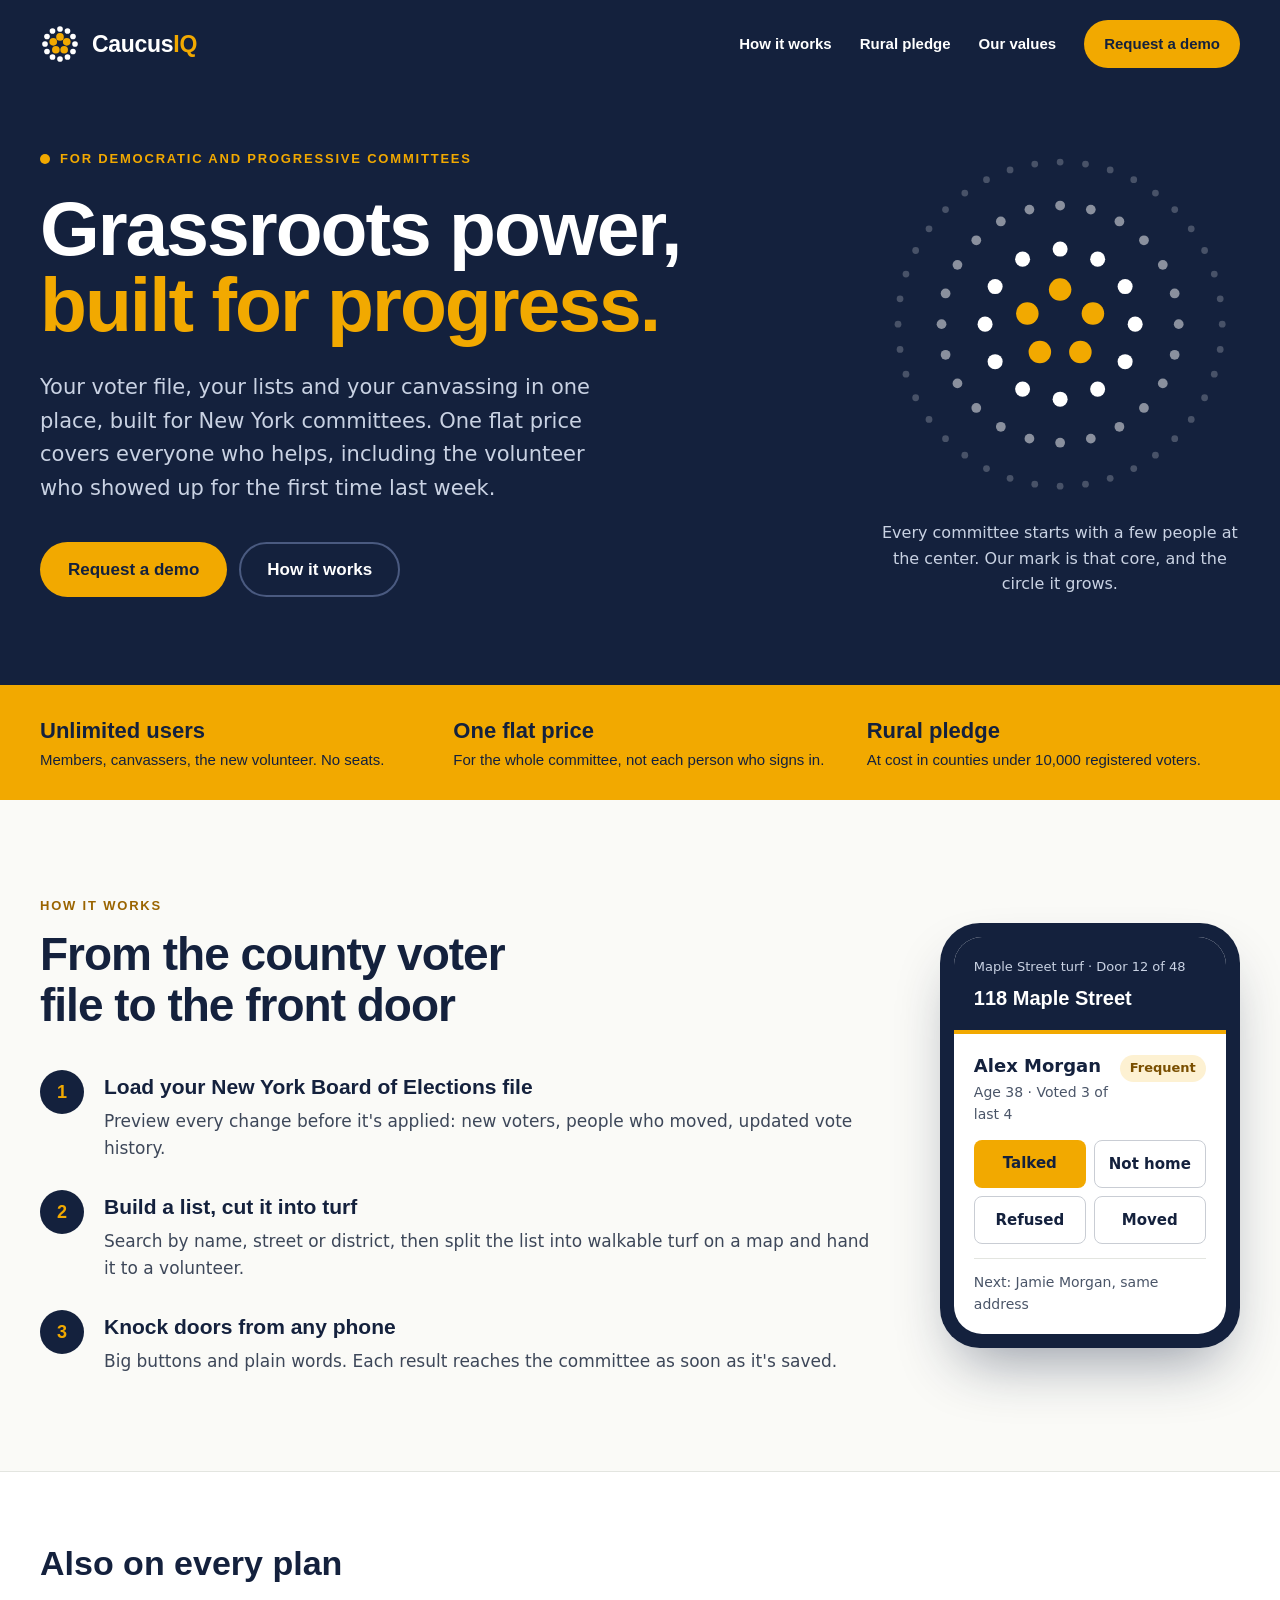
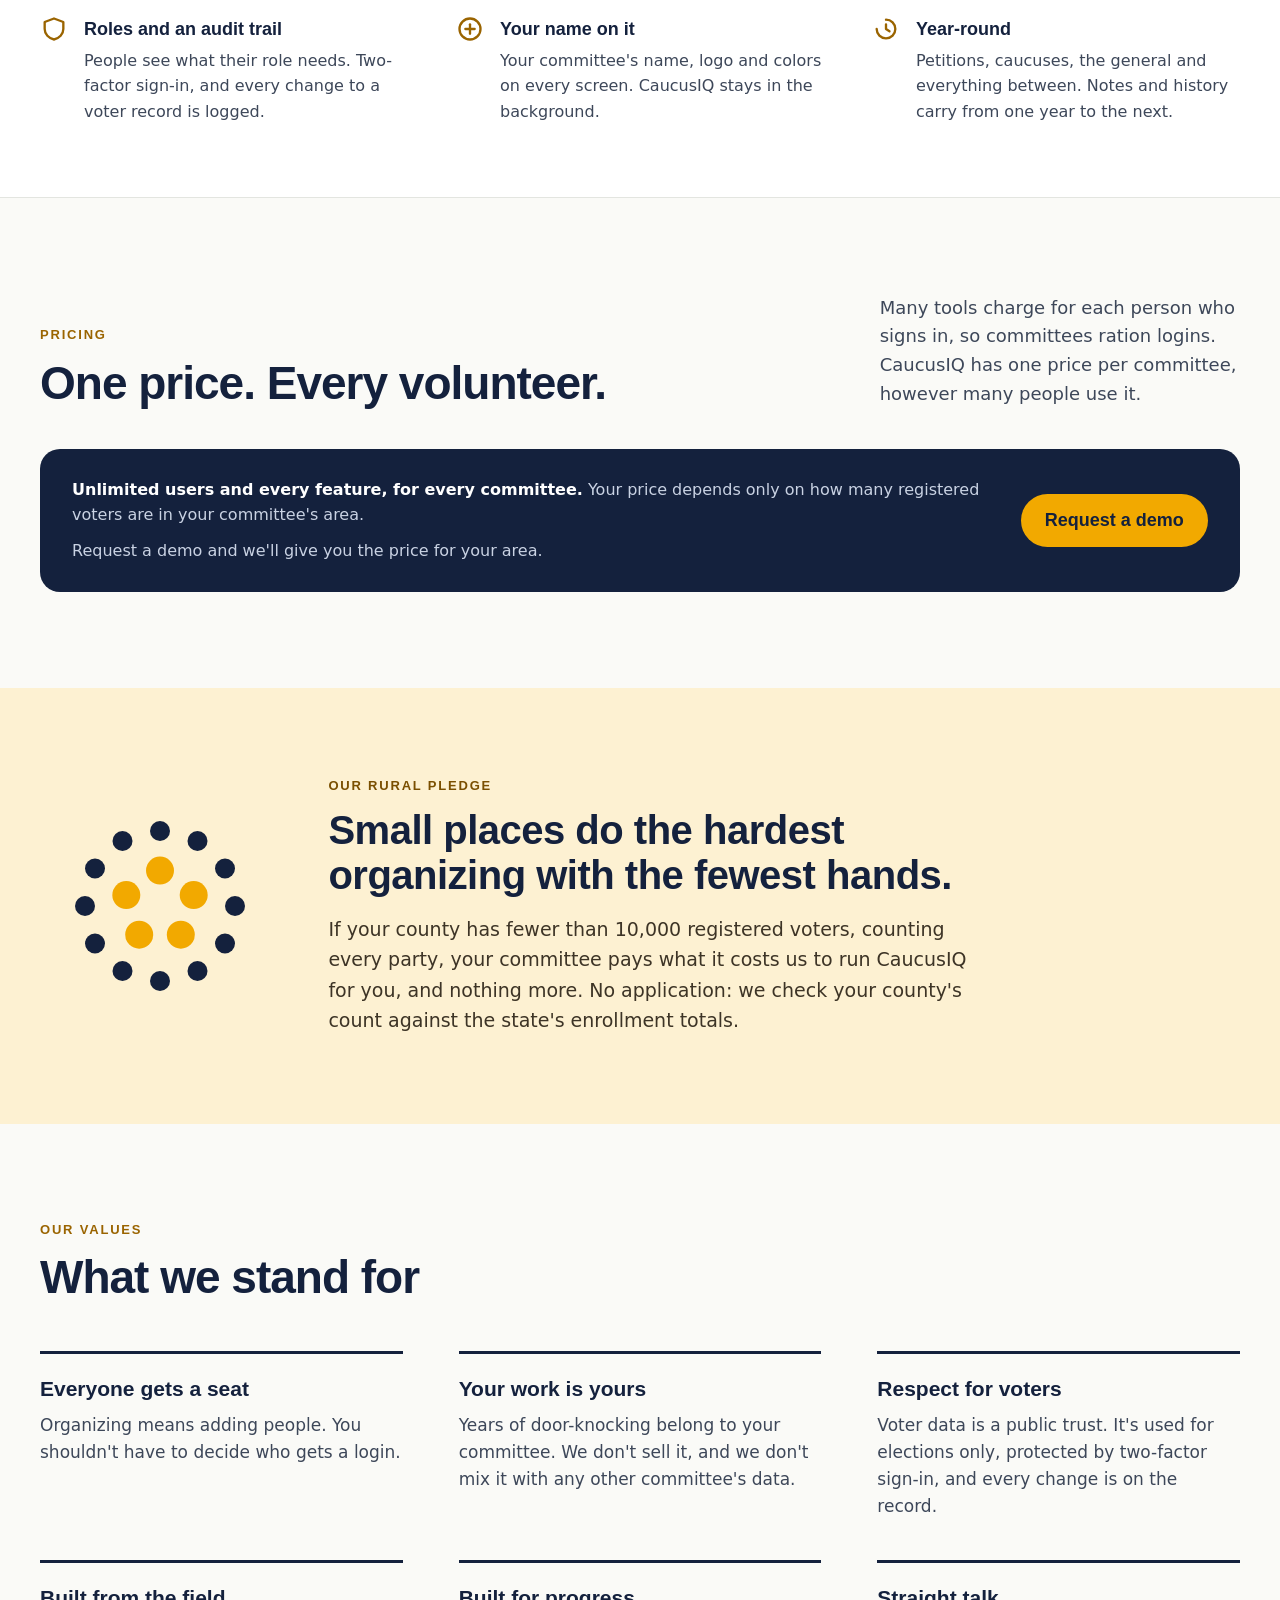
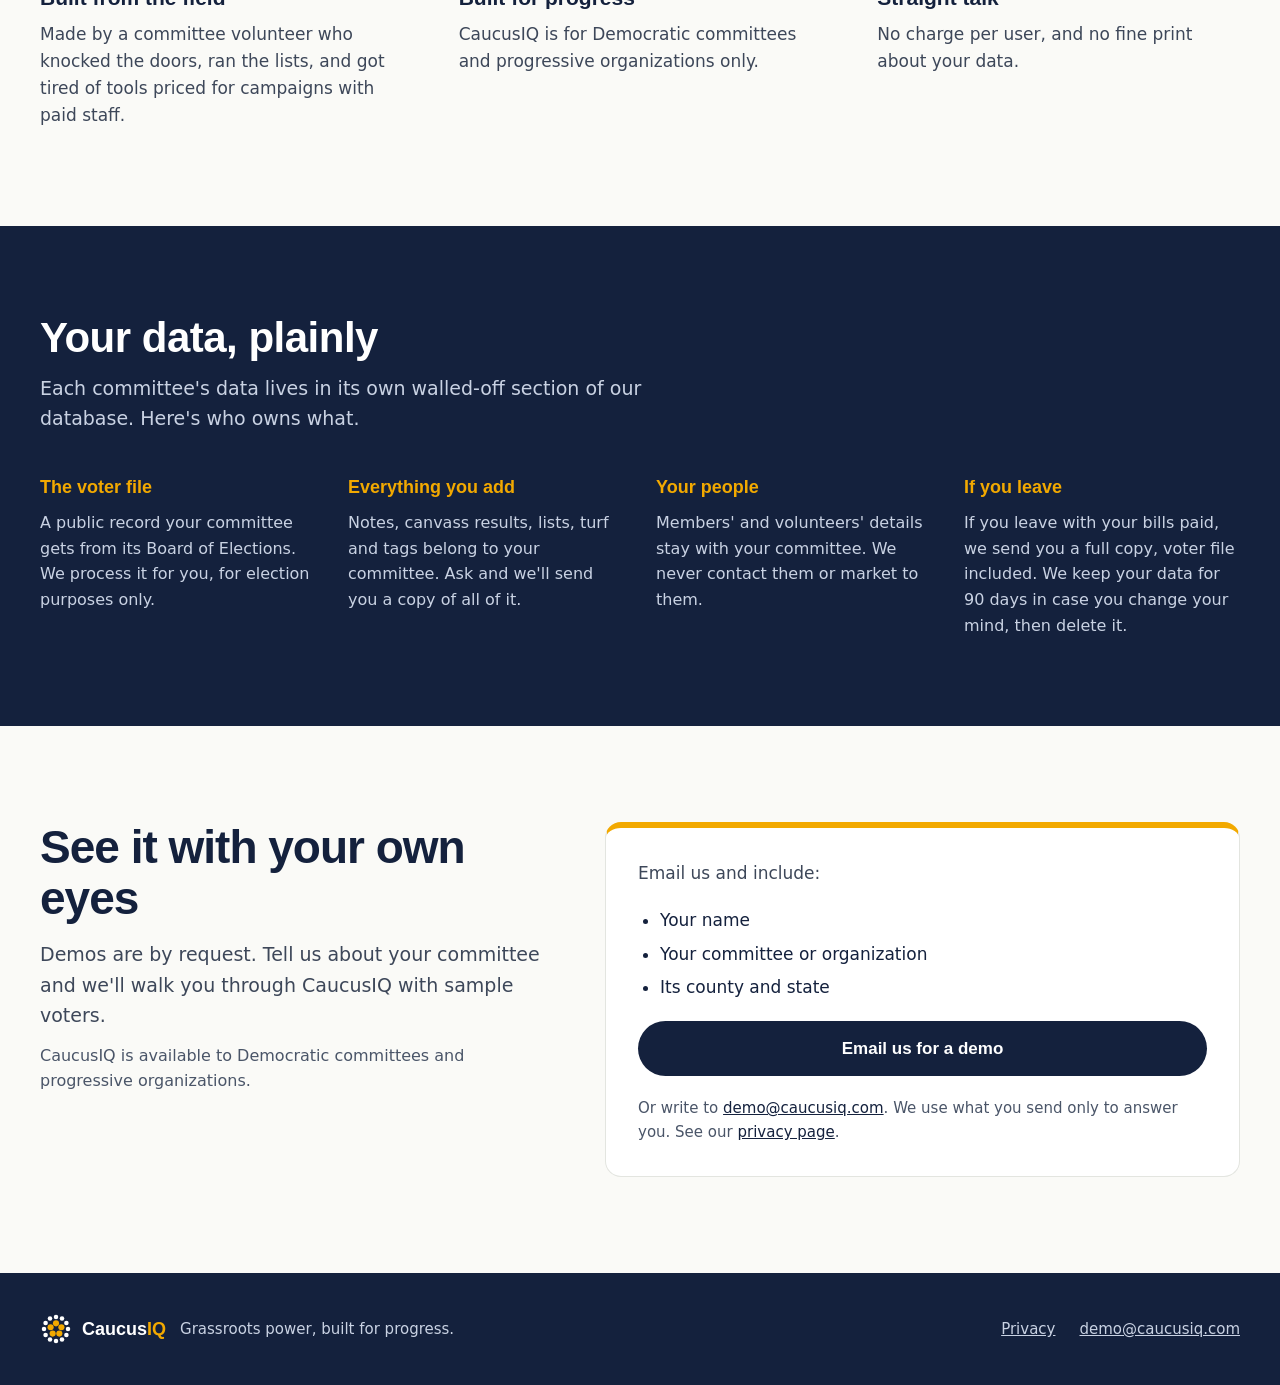
==== index.html @ cc717d8b "caucusiq.com: home and Privacy pages from the mockup, logo files, CNAME Prices hidden until legal re" ====
<!doctype html>
<html lang="en">
<head>
<meta charset="utf-8">
<meta name="viewport" content="width=device-width, initial-scale=1">
<title>CaucusIQ: grassroots power, built for progress</title>
<meta name="description" content="Voter file, lists and door-to-door canvassing for Democratic and progressive committees. One price per committee, unlimited users.">
<link rel="canonical" href="https://caucusiq.com/">
<meta property="og:type" content="website">
<meta property="og:title" content="CaucusIQ: grassroots power, built for progress">
<meta property="og:description" content="Voter file, lists and door-to-door canvassing for Democratic and progressive committees. One price per committee, unlimited users.">
<meta property="og:url" content="https://caucusiq.com/">
<meta property="og:image" content="https://caucusiq.com/assets/caucusiq-mark-1024.png">
<meta name="theme-color" content="#14213D">
<link rel="icon" href="/favicon.ico" sizes="any">
<link rel="icon" href="/assets/caucusiq-icon.svg" type="image/svg+xml">
<link rel="apple-touch-icon" href="/assets/caucusiq-icon-180.png">
<link rel="stylesheet" href="/assets/site.css">
</head>
<body>
<div style="font-family: 'Source Sans 3', system-ui, sans-serif; color: #14213D; background: #FAFAF7; font-size: 18px; line-height: 1.6">

<!-- Hero band: navy, header inside it -->
<div style="background: #14213D; color: #FFFFFF">
<header>
<nav aria-label="Main" style="max-width: 1200px; margin: 0 auto; padding: 20px 24px; display: flex; flex-wrap: wrap; align-items: center; justify-content: space-between; gap: 16px">
<a href="#top" style="display: flex; align-items: center; gap: 12px; text-decoration: none; color: #FFFFFF">
<svg width="40" height="40" viewBox="0 0 48 48" aria-hidden="true"><g fill="#FFFFFF"><circle cx="24" cy="6" r="3.4"></circle><circle cx="33" cy="8.4" r="3.4"></circle><circle cx="39.6" cy="15" r="3.4"></circle><circle cx="42" cy="24" r="3.4"></circle><circle cx="39.6" cy="33" r="3.4"></circle><circle cx="33" cy="39.6" r="3.4"></circle><circle cx="24" cy="42" r="3.4"></circle><circle cx="15" cy="39.6" r="3.4"></circle><circle cx="8.4" cy="33" r="3.4"></circle><circle cx="6" cy="24" r="3.4"></circle><circle cx="8.4" cy="15" r="3.4"></circle><circle cx="15" cy="8.4" r="3.4"></circle></g><g fill="#F2A900"><circle cx="24" cy="15.5" r="4.6"></circle><circle cx="32.1" cy="21.4" r="4.6"></circle><circle cx="29" cy="30.9" r="4.6"></circle><circle cx="19" cy="30.9" r="4.6"></circle><circle cx="15.9" cy="21.4" r="4.6"></circle></g></svg>
<span style="font-family: Montserrat, sans-serif; font-size: 23px; letter-spacing: -0.3px"><span style="font-weight: 700">Caucus</span><span style="font-weight: 800; color: #F2A900">IQ</span></span>
</a>
<div style="display: flex; flex-wrap: wrap; align-items: center; gap: 8px 28px; font-family: Montserrat, sans-serif; font-size: 15px; font-weight: 600">
<a href="#how" style="text-decoration: none; color: #FFFFFF">How it works</a>
<a href="#rural" style="text-decoration: none; color: #FFFFFF">Rural pledge</a>
<a href="#values" style="text-decoration: none; color: #FFFFFF">Our values</a>
<a href="#demo" style="text-decoration: none; background: #F2A900; color: #14213D; font-weight: 700; padding: 12px 20px; border-radius: 999px; min-height: 44px; box-sizing: border-box; display: inline-flex; align-items: center">Request a demo</a>
</div>
</nav>
</header>

<section id="top" style="max-width: 1200px; margin: 0 auto; padding: 56px 24px 88px; display: flex; flex-wrap: wrap; align-items: center; gap: 48px">
<div style="flex: 999 1 540px; min-width: 0">
<p style="margin: 0 0 20px; display: inline-flex; align-items: center; gap: 10px; font-family: Montserrat, sans-serif; font-weight: 700; font-size: 13px; letter-spacing: 1.8px; text-transform: uppercase; color: #F2A900"><span style="width: 10px; height: 10px; border-radius: 50%; background: #F2A900"></span>For Democratic and progressive committees</p>
<h1 style="margin: 0 0 28px; font-family: Montserrat, sans-serif; font-weight: 900; font-size: clamp(44px, 6vw, 80px); line-height: 1.0; letter-spacing: -2px; text-wrap: balance">Grassroots power, <span style="color: #F2A900">built for progress.</span></h1>
<p style="margin: 0 0 36px; font-size: 21px; color: #C9D2E3; max-width: 560px">Your voter file, your lists and your canvassing in one place, built for New York committees. One flat price covers everyone who helps, including the volunteer who showed up for the first time last week.</p>
<div style="display: flex; flex-wrap: wrap; gap: 12px">
<a href="#demo" style="text-decoration: none; background: #F2A900; color: #14213D; font-family: Montserrat, sans-serif; font-weight: 700; font-size: 17px; padding: 14px 28px; border-radius: 999px; min-height: 52px; box-sizing: border-box; display: inline-flex; align-items: center">Request a demo</a>
<a href="#how" style="text-decoration: none; color: #FFFFFF; border: 2px solid #4A5A80; font-family: Montserrat, sans-serif; font-weight: 600; font-size: 17px; padding: 12px 26px; border-radius: 999px; min-height: 52px; box-sizing: border-box; display: inline-flex; align-items: center">How it works</a>
</div>
</div>

<!-- The circle that grows: the mark, extended outward -->
<figure style="flex: 1 1 360px; max-width: 480px; margin: 0 auto; display: flex; flex-direction: column; align-items: center; gap: 16px">
<svg viewBox="0 0 480 480" role="img" aria-label="The CaucusIQ mark growing outward: five dots at the center, then rings of 12, 24 and 40" style="width: 100%; max-width: 480px; height: auto">
<g fill="#FFFFFF" opacity="0.22"><circle cx="240.0" cy="24.0" r="4.5"></circle><circle cx="273.8" cy="26.7" r="4.5"></circle><circle cx="306.7" cy="34.6" r="4.5"></circle><circle cx="338.1" cy="47.5" r="4.5"></circle><circle cx="367.0" cy="65.3" r="4.5"></circle><circle cx="392.7" cy="87.3" r="4.5"></circle><circle cx="414.7" cy="113.0" r="4.5"></circle><circle cx="432.5" cy="141.9" r="4.5"></circle><circle cx="445.4" cy="173.3" r="4.5"></circle><circle cx="453.3" cy="206.2" r="4.5"></circle><circle cx="456.0" cy="240.0" r="4.5"></circle><circle cx="453.3" cy="273.8" r="4.5"></circle><circle cx="445.4" cy="306.7" r="4.5"></circle><circle cx="432.5" cy="338.1" r="4.5"></circle><circle cx="414.7" cy="367.0" r="4.5"></circle><circle cx="392.7" cy="392.7" r="4.5"></circle><circle cx="367.0" cy="414.7" r="4.5"></circle><circle cx="338.1" cy="432.5" r="4.5"></circle><circle cx="306.7" cy="445.4" r="4.5"></circle><circle cx="273.8" cy="453.3" r="4.5"></circle><circle cx="240.0" cy="456.0" r="4.5"></circle><circle cx="206.2" cy="453.3" r="4.5"></circle><circle cx="173.3" cy="445.4" r="4.5"></circle><circle cx="141.9" cy="432.5" r="4.5"></circle><circle cx="113.0" cy="414.7" r="4.5"></circle><circle cx="87.3" cy="392.7" r="4.5"></circle><circle cx="65.3" cy="367.0" r="4.5"></circle><circle cx="47.5" cy="338.1" r="4.5"></circle><circle cx="34.6" cy="306.7" r="4.5"></circle><circle cx="26.7" cy="273.8" r="4.5"></circle><circle cx="24.0" cy="240.0" r="4.5"></circle><circle cx="26.7" cy="206.2" r="4.5"></circle><circle cx="34.6" cy="173.3" r="4.5"></circle><circle cx="47.5" cy="141.9" r="4.5"></circle><circle cx="65.3" cy="113.0" r="4.5"></circle><circle cx="87.3" cy="87.3" r="4.5"></circle><circle cx="113.0" cy="65.3" r="4.5"></circle><circle cx="141.9" cy="47.5" r="4.5"></circle><circle cx="173.3" cy="34.6" r="4.5"></circle><circle cx="206.2" cy="26.7" r="4.5"></circle></g>
<g fill="#FFFFFF" opacity="0.5"><circle cx="240.0" cy="82.0" r="6.5"></circle><circle cx="280.9" cy="87.4" r="6.5"></circle><circle cx="319.0" cy="103.2" r="6.5"></circle><circle cx="351.7" cy="128.3" r="6.5"></circle><circle cx="376.8" cy="161.0" r="6.5"></circle><circle cx="392.6" cy="199.1" r="6.5"></circle><circle cx="398.0" cy="240.0" r="6.5"></circle><circle cx="392.6" cy="280.9" r="6.5"></circle><circle cx="376.8" cy="319.0" r="6.5"></circle><circle cx="351.7" cy="351.7" r="6.5"></circle><circle cx="319.0" cy="376.8" r="6.5"></circle><circle cx="280.9" cy="392.6" r="6.5"></circle><circle cx="240.0" cy="398.0" r="6.5"></circle><circle cx="199.1" cy="392.6" r="6.5"></circle><circle cx="161.0" cy="376.8" r="6.5"></circle><circle cx="128.3" cy="351.7" r="6.5"></circle><circle cx="103.2" cy="319.0" r="6.5"></circle><circle cx="87.4" cy="280.9" r="6.5"></circle><circle cx="82.0" cy="240.0" r="6.5"></circle><circle cx="87.4" cy="199.1" r="6.5"></circle><circle cx="103.2" cy="161.0" r="6.5"></circle><circle cx="128.3" cy="128.3" r="6.5"></circle><circle cx="161.0" cy="103.2" r="6.5"></circle><circle cx="199.1" cy="87.4" r="6.5"></circle></g>
<g fill="#FFFFFF"><circle cx="240.0" cy="140.0" r="10"></circle><circle cx="290.0" cy="153.4" r="10"></circle><circle cx="326.6" cy="190.0" r="10"></circle><circle cx="340.0" cy="240.0" r="10"></circle><circle cx="326.6" cy="290.0" r="10"></circle><circle cx="290.0" cy="326.6" r="10"></circle><circle cx="240.0" cy="340.0" r="10"></circle><circle cx="190.0" cy="326.6" r="10"></circle><circle cx="153.4" cy="290.0" r="10"></circle><circle cx="140.0" cy="240.0" r="10"></circle><circle cx="153.4" cy="190.0" r="10"></circle><circle cx="190.0" cy="153.4" r="10"></circle></g>
<g fill="#F2A900"><circle cx="240.0" cy="194.0" r="15"></circle><circle cx="283.7" cy="225.8" r="15"></circle><circle cx="267.0" cy="277.2" r="15"></circle><circle cx="213.0" cy="277.2" r="15"></circle><circle cx="196.3" cy="225.8" r="15"></circle></g>
</svg>
<figcaption style="font-size: 16px; color: #C9D2E3; text-align: center; max-width: 380px">Every committee starts with a few people at the center. Our mark is that core, and the circle it grows.</figcaption>
</figure>
</section>
</div>

<!-- Price strip: marigold -->
<section aria-label="Pricing at a glance" style="background: #F2A900; color: #14213D">
<div style="max-width: 1200px; margin: 0 auto; padding: 28px 24px; display: grid; grid-template-columns: repeat(auto-fit, minmax(240px, 1fr)); gap: 16px 40px; font-family: Montserrat, sans-serif">
<div><div style="font-weight: 800; font-size: 22px">Unlimited users</div><div style="font-weight: 500; font-size: 15px">Members, canvassers, the new volunteer. No seats.</div></div>
<div><div style="font-weight: 800; font-size: 22px">One flat price</div><div style="font-weight: 500; font-size: 15px">For the whole committee, not each person who signs in.</div></div>
<div><div style="font-weight: 800; font-size: 22px">Rural pledge</div><div style="font-weight: 500; font-size: 15px">At cost in counties under 10,000 registered voters.</div></div>
</div>
</section>

<!-- How it works: a real sequence, with the phone -->
<section id="how" style="max-width: 1200px; margin: 0 auto; padding: 96px 24px; display: flex; flex-wrap: wrap; gap: 56px; align-items: center">
<div style="flex: 999 1 520px; min-width: 0">
<p style="margin: 0 0 12px; font-family: Montserrat, sans-serif; font-weight: 700; font-size: 13px; letter-spacing: 1.8px; text-transform: uppercase; color: #9A6400">How it works</p>
<h2 style="margin: 0 0 40px; font-family: Montserrat, sans-serif; font-weight: 800; font-size: clamp(32px, 3.6vw, 46px); line-height: 1.1; letter-spacing: -1px; text-wrap: balance">From the county voter file to the front door</h2>
<ol style="list-style: none; margin: 0; padding: 0; display: flex; flex-direction: column; gap: 28px">
<li style="display: flex; gap: 20px; align-items: flex-start">
<span style="flex: none; width: 44px; height: 44px; border-radius: 50%; background: #14213D; color: #F2A900; font-family: Montserrat, sans-serif; font-weight: 800; font-size: 18px; display: inline-flex; align-items: center; justify-content: center">1</span>
<div><h3 style="margin: 0 0 4px; font-family: Montserrat, sans-serif; font-weight: 700; font-size: 21px">Load your New York Board of Elections file</h3><p style="margin: 0; font-size: 17px; color: #3D4759">Preview every change before it's applied: new voters, people who moved, updated vote history.</p></div>
</li>
<li style="display: flex; gap: 20px; align-items: flex-start">
<span style="flex: none; width: 44px; height: 44px; border-radius: 50%; background: #14213D; color: #F2A900; font-family: Montserrat, sans-serif; font-weight: 800; font-size: 18px; display: inline-flex; align-items: center; justify-content: center">2</span>
<div><h3 style="margin: 0 0 4px; font-family: Montserrat, sans-serif; font-weight: 700; font-size: 21px">Build a list, cut it into turf</h3><p style="margin: 0; font-size: 17px; color: #3D4759">Search by name, street or district, then split the list into walkable turf on a map and hand it to a volunteer.</p></div>
</li>
<li style="display: flex; gap: 20px; align-items: flex-start">
<span style="flex: none; width: 44px; height: 44px; border-radius: 50%; background: #14213D; color: #F2A900; font-family: Montserrat, sans-serif; font-weight: 800; font-size: 18px; display: inline-flex; align-items: center; justify-content: center">3</span>
<div><h3 style="margin: 0 0 4px; font-family: Montserrat, sans-serif; font-weight: 700; font-size: 21px">Knock doors from any phone</h3><p style="margin: 0; font-size: 17px; color: #3D4759">Big buttons and plain words. Each result reaches the committee as soon as it's saved.</p></div>
</li>
</ol>
</div>

<!-- Phone mockup: canvass screen, made-up voter -->
<div style="flex: 1 1 300px; display: flex; justify-content: center">
<div role="img" aria-label="CaucusIQ canvass screen on a phone" style="width: 300px; max-width: 100%; border-radius: 40px; background: #14213D; padding: 14px; box-sizing: border-box; box-shadow: 0 30px 60px -20px rgba(20,33,61,0.45)">
<div style="background: #FFFFFF; border-radius: 28px; overflow: hidden">
<div style="background: #14213D; color: #FFFFFF; padding: 20px 20px 16px; border-bottom: 4px solid #F2A900">
<div style="font-size: 13px; color: #C9D2E3">Maple Street turf · Door 12 of 48</div>
<div style="font-family: Montserrat, sans-serif; font-weight: 700; font-size: 20px; margin-top: 4px">118 Maple Street</div>
</div>
<div style="padding: 18px 20px; display: flex; flex-direction: column; gap: 14px">
<div style="display: flex; justify-content: space-between; align-items: baseline; gap: 8px">
<div><div style="font-weight: 600; font-size: 18px">Alex Morgan</div><div style="font-size: 14px; color: #4A5568">Age 38 · Voted 3 of last 4</div></div>
<span style="font-size: 13px; font-weight: 600; background: #FDF1D2; color: #7A4F00; padding: 3px 10px; border-radius: 999px">Frequent</span>
</div>
<div style="display: grid; grid-template-columns: repeat(2, minmax(0, 1fr)); gap: 8px">
<span style="text-align: center; font-weight: 600; font-size: 15px; padding: 11px 0; border-radius: 8px; background: #F2A900; color: #14213D">Talked</span>
<span style="text-align: center; font-weight: 600; font-size: 15px; padding: 11px 0; border-radius: 8px; border: 1px solid #C9CDD4">Not home</span>
<span style="text-align: center; font-weight: 600; font-size: 15px; padding: 11px 0; border-radius: 8px; border: 1px solid #C9CDD4">Refused</span>
<span style="text-align: center; font-weight: 600; font-size: 15px; padding: 11px 0; border-radius: 8px; border: 1px solid #C9CDD4">Moved</span>
</div>
<div style="font-size: 14px; color: #4A5568; border-top: 1px solid #E3E5E0; padding-top: 12px">Next: Jamie Morgan, same address</div>
</div>
</div>
</div>
</div>
</section>

<!-- Also included -->
<section aria-labelledby="included-h" style="background: #FFFFFF; border-top: 1px solid #E3E5E0; border-bottom: 1px solid #E3E5E0">
<div style="max-width: 1200px; margin: 0 auto; padding: 72px 24px">
<h2 id="included-h" style="margin: 0 0 32px; font-family: Montserrat, sans-serif; font-weight: 800; font-size: clamp(26px, 2.8vw, 34px); line-height: 1.15">Also on every plan</h2>
<div style="display: grid; grid-template-columns: repeat(auto-fit, minmax(300px, 1fr)); gap: 28px 48px">
<div style="display: flex; gap: 16px"><svg width="28" height="28" viewBox="0 0 24 24" fill="none" stroke="#9A6400" stroke-width="2" stroke-linecap="round" stroke-linejoin="round" aria-hidden="true" style="flex: none"><path d="M12 3 L20 6 V12 C20 16.5 16.5 20 12 21 C7.5 20 4 16.5 4 12 V6 Z"></path></svg><div><h3 style="margin: 0 0 4px; font-family: Montserrat, sans-serif; font-weight: 700; font-size: 18px">Roles and an audit trail</h3><p style="margin: 0; font-size: 16px; color: #3D4759">People see what their role needs. Two-factor sign-in, and every change to a voter record is logged.</p></div></div>
<div style="display: flex; gap: 16px"><svg width="28" height="28" viewBox="0 0 24 24" fill="none" stroke="#9A6400" stroke-width="2" stroke-linecap="round" stroke-linejoin="round" aria-hidden="true" style="flex: none"><circle cx="12" cy="12" r="9"></circle><path d="M8 12 H16"></path><path d="M12 8 V16"></path></svg><div><h3 style="margin: 0 0 4px; font-family: Montserrat, sans-serif; font-weight: 700; font-size: 18px">Your name on it</h3><p style="margin: 0; font-size: 16px; color: #3D4759">Your committee's name, logo and colors on every screen. CaucusIQ stays in the background.</p></div></div>
<div style="display: flex; gap: 16px"><svg width="28" height="28" viewBox="0 0 24 24" fill="none" stroke="#9A6400" stroke-width="2" stroke-linecap="round" stroke-linejoin="round" aria-hidden="true" style="flex: none"><path d="M4 12 A8 8 0 1 0 12 4"></path><path d="M12 8 V12 L15 14"></path></svg><div><h3 style="margin: 0 0 4px; font-family: Montserrat, sans-serif; font-weight: 700; font-size: 18px">Year-round</h3><p style="margin: 0; font-size: 16px; color: #3D4759">Petitions, caucuses, the general and everything between. Notes and history carry from one year to the next.</p></div></div>
</div>
</div>
</section>

<!-- Pricing -->
<section id="pricing" style="max-width: 1200px; margin: 0 auto; padding: 96px 24px">
<div style="display: flex; flex-wrap: wrap; gap: 48px; align-items: flex-end; margin-bottom: 40px">
<div style="flex: 999 1 480px; min-width: 0">
<p style="margin: 0 0 12px; font-family: Montserrat, sans-serif; font-weight: 700; font-size: 13px; letter-spacing: 1.8px; text-transform: uppercase; color: #9A6400">Pricing</p>
<h2 style="margin: 0; font-family: Montserrat, sans-serif; font-weight: 800; font-size: clamp(32px, 3.6vw, 46px); line-height: 1.1; letter-spacing: -1px">One price. Every volunteer.</h2>
</div>
<p style="flex: 1 1 360px; margin: 0; font-size: 18px; color: #3D4759">Many tools charge for each person who signs in, so committees ration logins. CaucusIQ has one price per committee, however many people use it.</p>
</div>
<!-- Prices hidden until the attorney has reviewed the price list (PLAN.md 14.4, item 8) -->
<div style="background: #14213D; color: #FFFFFF; border-radius: 20px; padding: 28px 32px; display: flex; flex-wrap: wrap; gap: 20px 40px; align-items: center">
<ul style="flex: 999 1 520px; min-width: 0; margin: 0; padding: 0; list-style: none; display: flex; flex-direction: column; gap: 10px; font-size: 16px; color: #C9D2E3">
<li><strong style="color: #FFFFFF">Unlimited users and every feature, for every committee.</strong> Your price depends only on how many registered voters are in your committee's area.</li>
<li>Request a demo and we'll give you the price for your area.</li>
</ul>
<a href="#demo" style="flex: 1 1 auto; justify-content: center; text-decoration: none; background: #F2A900; color: #14213D; font-family: Montserrat, sans-serif; font-weight: 700; padding: 12px 24px; border-radius: 999px; min-height: 48px; box-sizing: border-box; display: inline-flex; align-items: center">Request a demo</a>
</div>
</section>

<!-- Rural pledge -->
<section id="rural" style="background: #FDF1D2">
<div style="max-width: 1200px; margin: 0 auto; padding: 88px 24px; display: flex; flex-wrap: wrap; gap: 48px; align-items: center">
<div style="flex: 1 1 240px; display: flex; justify-content: center">
<svg viewBox="0 0 200 200" role="img" aria-label="A small circle of five dots and twelve dots" style="width: 200px; max-width: 100%; height: auto"><g fill="#14213D"><circle cx="100" cy="25" r="10"></circle><circle cx="137.5" cy="35" r="10"></circle><circle cx="165" cy="62.5" r="10"></circle><circle cx="175" cy="100" r="10"></circle><circle cx="165" cy="137.5" r="10"></circle><circle cx="137.5" cy="165" r="10"></circle><circle cx="100" cy="175" r="10"></circle><circle cx="62.5" cy="165" r="10"></circle><circle cx="35" cy="137.5" r="10"></circle><circle cx="25" cy="100" r="10"></circle><circle cx="35" cy="62.5" r="10"></circle><circle cx="62.5" cy="35" r="10"></circle></g><g fill="#F2A900"><circle cx="100" cy="64.6" r="14"></circle><circle cx="133.7" cy="89.1" r="14"></circle><circle cx="120.8" cy="128.7" r="14"></circle><circle cx="79.2" cy="128.7" r="14"></circle><circle cx="66.3" cy="89.1" r="14"></circle></g></svg>
</div>
<div style="flex: 999 1 520px; min-width: 0">
<p style="margin: 0 0 12px; font-family: Montserrat, sans-serif; font-weight: 700; font-size: 13px; letter-spacing: 1.8px; text-transform: uppercase; color: #7A4F00">Our rural pledge</p>
<h2 style="margin: 0 0 16px; font-family: Montserrat, sans-serif; font-weight: 800; font-size: clamp(30px, 3.2vw, 40px); line-height: 1.12; letter-spacing: -0.5px; text-wrap: balance">Small places do the hardest organizing with the fewest hands.</h2>
<p style="margin: 0; font-size: 19px; color: #3D3426; max-width: 640px">If your county has fewer than 10,000 registered voters, counting every party, your committee pays what it costs us to run CaucusIQ for you, and nothing more. No application: we check your county's count against the state's enrollment totals.</p>
</div>
</div>
</section>

<!-- Values -->
<section id="values" style="max-width: 1200px; margin: 0 auto; padding: 96px 24px">
<p style="margin: 0 0 12px; font-family: Montserrat, sans-serif; font-weight: 700; font-size: 13px; letter-spacing: 1.8px; text-transform: uppercase; color: #9A6400">Our values</p>
<h2 style="margin: 0 0 48px; font-family: Montserrat, sans-serif; font-weight: 800; font-size: clamp(32px, 3.6vw, 46px); line-height: 1.1; letter-spacing: -1px">What we stand for</h2>
<div style="display: grid; grid-template-columns: repeat(auto-fit, minmax(320px, 1fr)); gap: 40px 56px">
<div style="border-top: 3px solid #14213D; padding-top: 18px"><h3 style="margin: 0 0 6px; font-family: Montserrat, sans-serif; font-weight: 700; font-size: 21px">Everyone gets a seat</h3><p style="margin: 0; font-size: 17px; color: #3D4759">Organizing means adding people. You shouldn't have to decide who gets a login.</p></div>
<div style="border-top: 3px solid #14213D; padding-top: 18px"><h3 style="margin: 0 0 6px; font-family: Montserrat, sans-serif; font-weight: 700; font-size: 21px">Your work is yours</h3><p style="margin: 0; font-size: 17px; color: #3D4759">Years of door-knocking belong to your committee. We don't sell it, and we don't mix it with any other committee's data.</p></div>
<div style="border-top: 3px solid #14213D; padding-top: 18px"><h3 style="margin: 0 0 6px; font-family: Montserrat, sans-serif; font-weight: 700; font-size: 21px">Respect for voters</h3><p style="margin: 0; font-size: 17px; color: #3D4759">Voter data is a public trust. It's used for elections only, protected by two-factor sign-in, and every change is on the record.</p></div>
<div style="border-top: 3px solid #14213D; padding-top: 18px"><h3 style="margin: 0 0 6px; font-family: Montserrat, sans-serif; font-weight: 700; font-size: 21px">Built from the field</h3><p style="margin: 0; font-size: 17px; color: #3D4759">Made by a committee volunteer who knocked the doors, ran the lists, and got tired of tools priced for campaigns with paid staff.</p></div>
<div style="border-top: 3px solid #14213D; padding-top: 18px"><h3 style="margin: 0 0 6px; font-family: Montserrat, sans-serif; font-weight: 700; font-size: 21px">Built for progress</h3><p style="margin: 0; font-size: 17px; color: #3D4759">CaucusIQ is for Democratic committees and progressive organizations only.</p></div>
<div style="border-top: 3px solid #14213D; padding-top: 18px"><h3 style="margin: 0 0 6px; font-family: Montserrat, sans-serif; font-weight: 700; font-size: 21px">Straight talk</h3><p style="margin: 0; font-size: 17px; color: #3D4759">No charge per user, and no fine print about your data.</p></div>
</div>
</section>

<!-- Data promise -->
<section aria-labelledby="data-h" style="background: #14213D; color: #FFFFFF">
<div style="max-width: 1200px; margin: 0 auto; padding: 88px 24px">
<h2 id="data-h" style="margin: 0 0 12px; font-family: Montserrat, sans-serif; font-weight: 800; font-size: clamp(30px, 3.4vw, 42px); line-height: 1.12; letter-spacing: -0.5px">Your data, plainly</h2>
<p style="margin: 0 0 40px; font-size: 19px; color: #C9D2E3; max-width: 680px">Each committee's data lives in its own walled-off section of our database. Here's who owns what.</p>
<div style="display: grid; grid-template-columns: repeat(auto-fit, minmax(240px, 1fr)); gap: 32px">
<div><h3 style="margin: 0 0 8px; font-family: Montserrat, sans-serif; font-weight: 700; font-size: 18px; color: #F2A900">The voter file</h3><p style="margin: 0; font-size: 16px; color: #C9D2E3">A public record your committee gets from its Board of Elections. We process it for you, for election purposes only.</p></div>
<div><h3 style="margin: 0 0 8px; font-family: Montserrat, sans-serif; font-weight: 700; font-size: 18px; color: #F2A900">Everything you add</h3><p style="margin: 0; font-size: 16px; color: #C9D2E3">Notes, canvass results, lists, turf and tags belong to your committee. Ask and we'll send you a copy of all of it.</p></div>
<div><h3 style="margin: 0 0 8px; font-family: Montserrat, sans-serif; font-weight: 700; font-size: 18px; color: #F2A900">Your people</h3><p style="margin: 0; font-size: 16px; color: #C9D2E3">Members' and volunteers' details stay with your committee. We never contact them or market to them.</p></div>
<div><h3 style="margin: 0 0 8px; font-family: Montserrat, sans-serif; font-weight: 700; font-size: 18px; color: #F2A900">If you leave</h3><p style="margin: 0; font-size: 16px; color: #C9D2E3">If you leave with your bills paid, we send you a full copy, voter file included. We keep your data for 90 days in case you change your mind, then delete it.</p></div>
</div>
</div>
</section>

<!-- Demo request -->
<section id="demo" style="max-width: 1200px; margin: 0 auto; padding: 96px 24px; display: flex; flex-wrap: wrap; gap: 56px; align-items: flex-start">
<div style="flex: 1 1 360px; min-width: 0">
<h2 style="margin: 0 0 16px; font-family: Montserrat, sans-serif; font-weight: 800; font-size: clamp(32px, 3.6vw, 46px); line-height: 1.1; letter-spacing: -1px">See it with your own eyes</h2>
<p style="margin: 0 0 12px; font-size: 19px; color: #3D4759">Demos are by request. Tell us about your committee and we'll walk you through CaucusIQ with sample voters.</p>
<p style="margin: 0; font-size: 16px; color: #4A5568">CaucusIQ is available to Democratic committees and progressive organizations.</p>
</div>
<!-- No form: GitHub Pages can't receive one, and email keeps requests out of any third-party service -->
<div style="flex: 1 1 420px; min-width: 0; background: #FFFFFF; border: 1px solid #E3E5E0; border-top: 6px solid #F2A900; border-radius: 16px; padding: 32px; display: flex; flex-direction: column; gap: 20px">
<p style="margin: 0; font-size: 17px; color: #3D4759">Email us and include:</p>
<ul style="margin: 0; padding-left: 22px; display: flex; flex-direction: column; gap: 6px; font-size: 17px">
<li>Your name</li>
<li>Your committee or organization</li>
<li>Its county and state</li>
</ul>
<a href="mailto:demo@caucusiq.com?subject=CaucusIQ%20demo%20request" style="text-decoration: none; font-family: Montserrat, sans-serif; font-size: 17px; font-weight: 700; background: #14213D; color: #FFFFFF; border-radius: 999px; padding: 14px; min-height: 52px; box-sizing: border-box; display: inline-flex; align-items: center; justify-content: center">Email us for a demo</a>
<p style="margin: 0; font-size: 15px; color: #4A5568">Or write to <a href="mailto:demo@caucusiq.com">demo@caucusiq.com</a>. We use what you send only to answer you. See our <a href="/privacy.html">privacy page</a>.</p>
</div>
</section>

<!-- Footer -->
<footer style="background: #14213D; color: #C9D2E3">
<div style="max-width: 1200px; margin: 0 auto; padding: 40px 24px; display: flex; flex-wrap: wrap; justify-content: space-between; align-items: center; gap: 20px; font-size: 15px">
<div style="display: flex; flex-wrap: wrap; align-items: center; gap: 10px"><svg width="32" height="32" viewBox="0 0 48 48" aria-hidden="true"><g fill="#FFFFFF"><circle cx="24" cy="6" r="3.4"></circle><circle cx="33" cy="8.4" r="3.4"></circle><circle cx="39.6" cy="15" r="3.4"></circle><circle cx="42" cy="24" r="3.4"></circle><circle cx="39.6" cy="33" r="3.4"></circle><circle cx="33" cy="39.6" r="3.4"></circle><circle cx="24" cy="42" r="3.4"></circle><circle cx="15" cy="39.6" r="3.4"></circle><circle cx="8.4" cy="33" r="3.4"></circle><circle cx="6" cy="24" r="3.4"></circle><circle cx="8.4" cy="15" r="3.4"></circle><circle cx="15" cy="8.4" r="3.4"></circle></g><g fill="#F2A900"><circle cx="24" cy="15.5" r="4.6"></circle><circle cx="32.1" cy="21.4" r="4.6"></circle><circle cx="29" cy="30.9" r="4.6"></circle><circle cx="19" cy="30.9" r="4.6"></circle><circle cx="15.9" cy="21.4" r="4.6"></circle></g></svg><span style="font-family: Montserrat, sans-serif; font-size: 18px; color: #FFFFFF"><span style="font-weight: 700">Caucus</span><span style="font-weight: 800; color: #F2A900">IQ</span></span><span style="margin-left: 4px">Grassroots power, built for progress.</span></div>
<div style="display: flex; flex-wrap: wrap; gap: 8px 24px">
<a href="/privacy.html" style="color: #C9D2E3">Privacy</a>
<a href="mailto:demo@caucusiq.com" style="color: #C9D2E3">demo@caucusiq.com</a>
</div>
</div>
</footer>

</div>
</body>
</html>
---- assets/site.css ----
/* Fonts are served from this site, so visitors' browsers never contact a font service (see privacy.html). */
@font-face {
  font-family: "Montserrat";
  src: url("/assets/fonts/montserrat-latin-wght-normal.woff2") format("woff2");
  font-weight: 100 900;
  font-style: normal;
  font-display: swap;
}
@font-face {
  font-family: "Source Sans 3";
  src: url("/assets/fonts/source-sans-3-latin-wght-normal.woff2") format("woff2");
  font-weight: 200 900;
  font-style: normal;
  font-display: swap;
}

html { scroll-behavior: smooth; }
body { margin: 0; background: #FAFAF7; }
a { color: #14213D; }
a:hover { color: #9A6400; }
a:focus-visible { outline: 3px solid #F2A900; outline-offset: 3px; border-radius: 4px; }
section[id] { scroll-margin-top: 16px; }

@media (prefers-reduced-motion: reduce) {
  html { scroll-behavior: auto; }
}
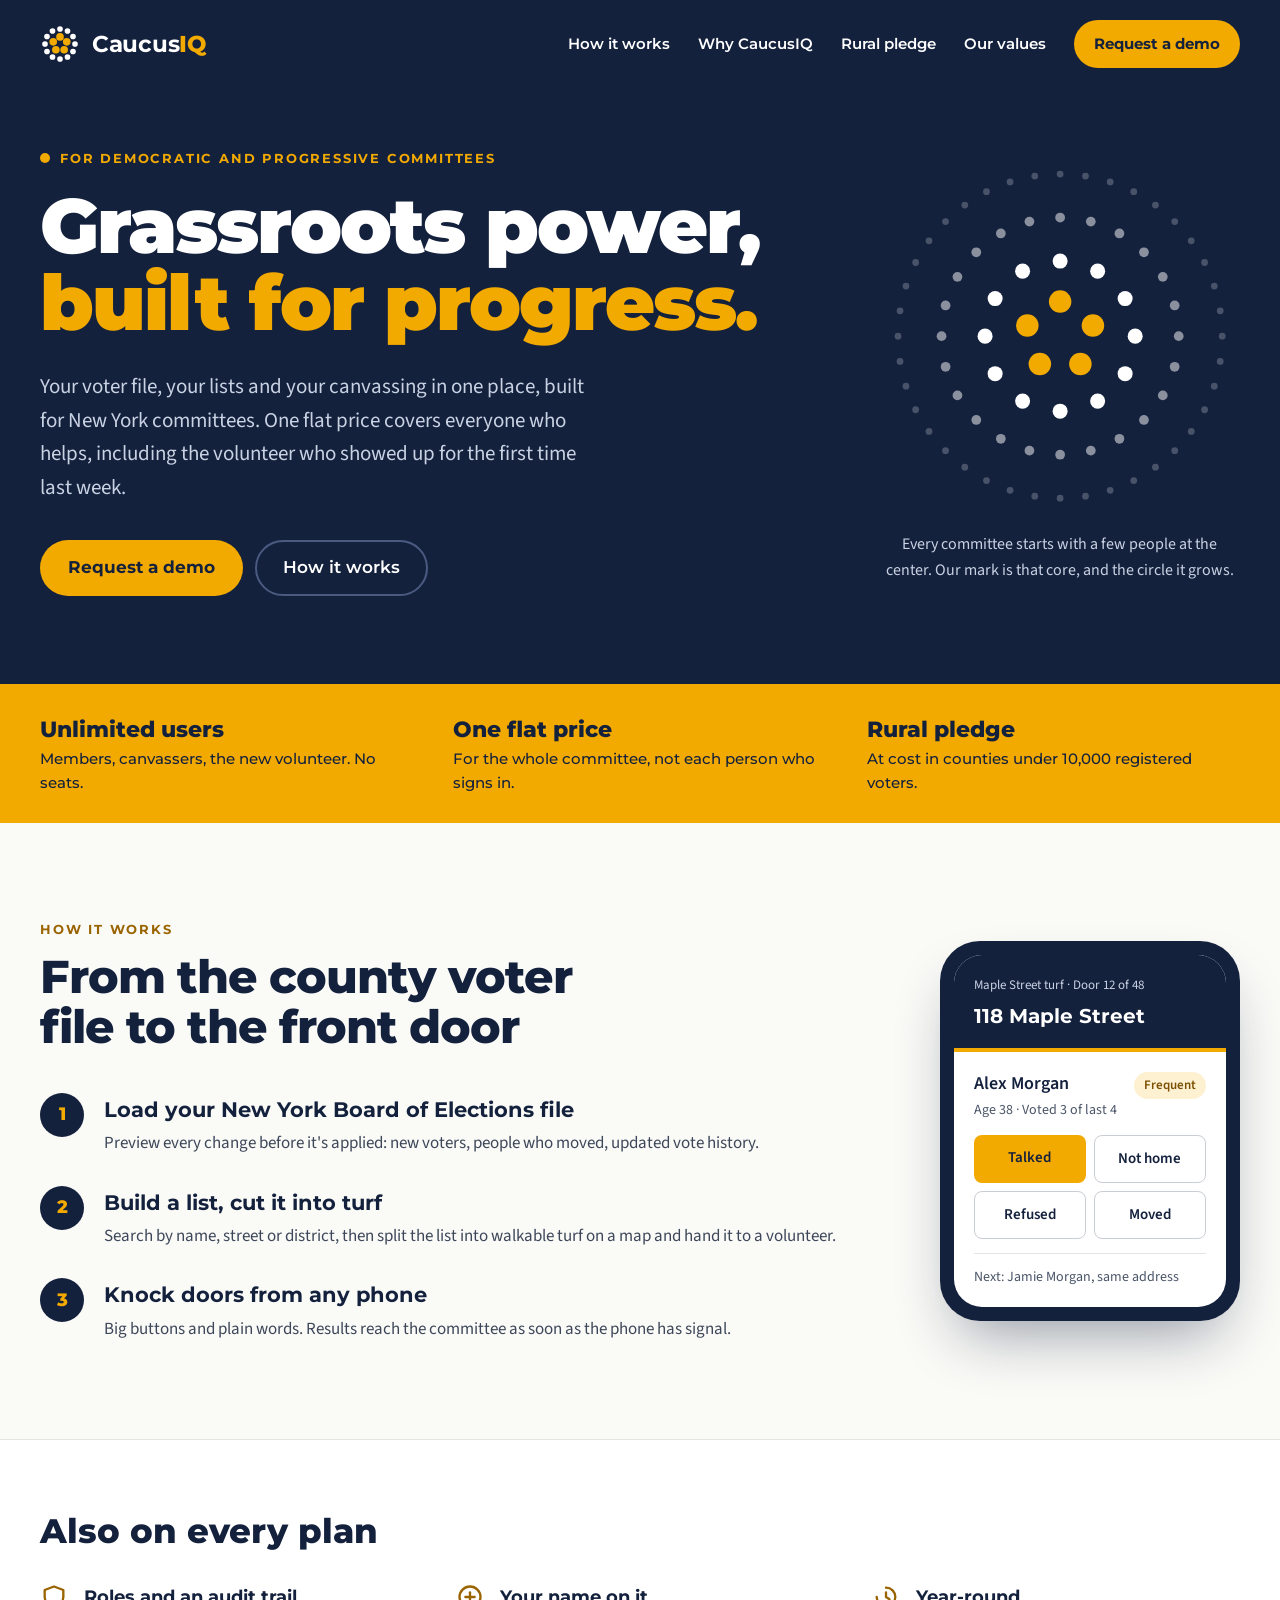
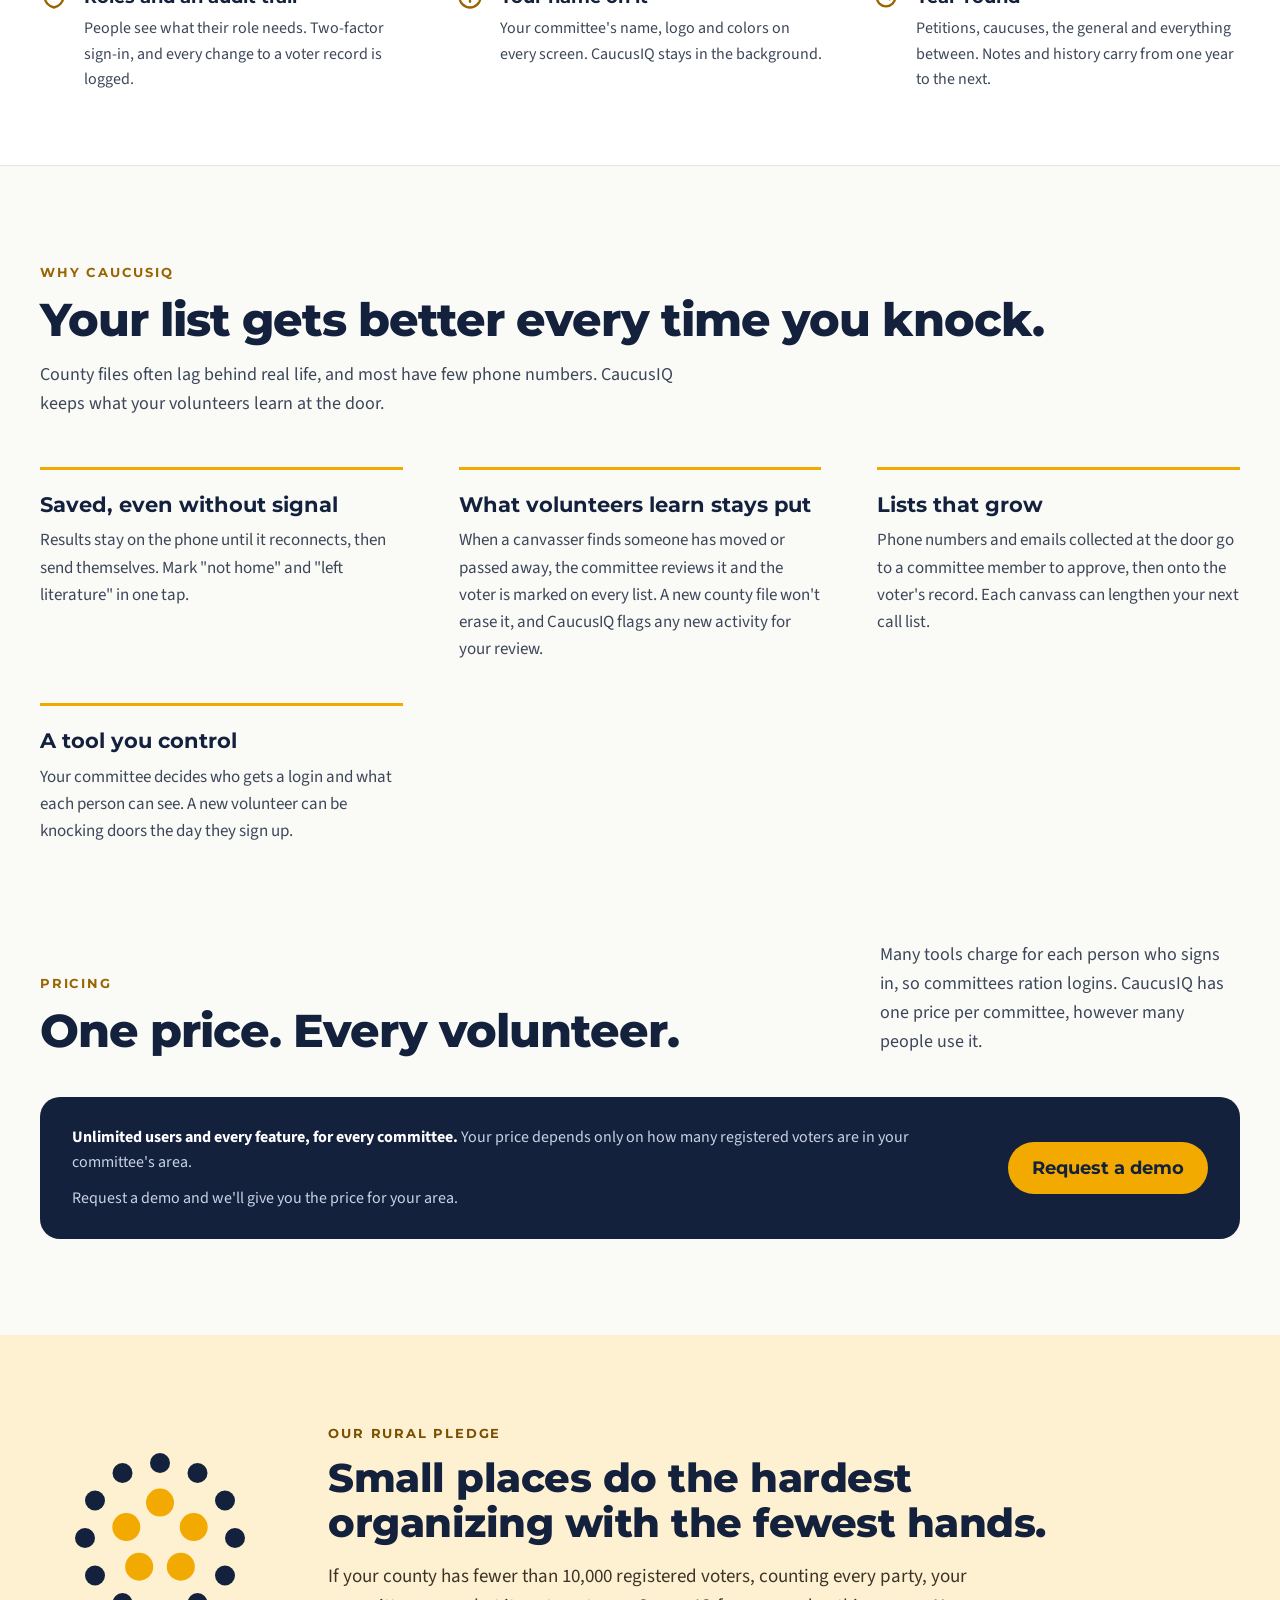
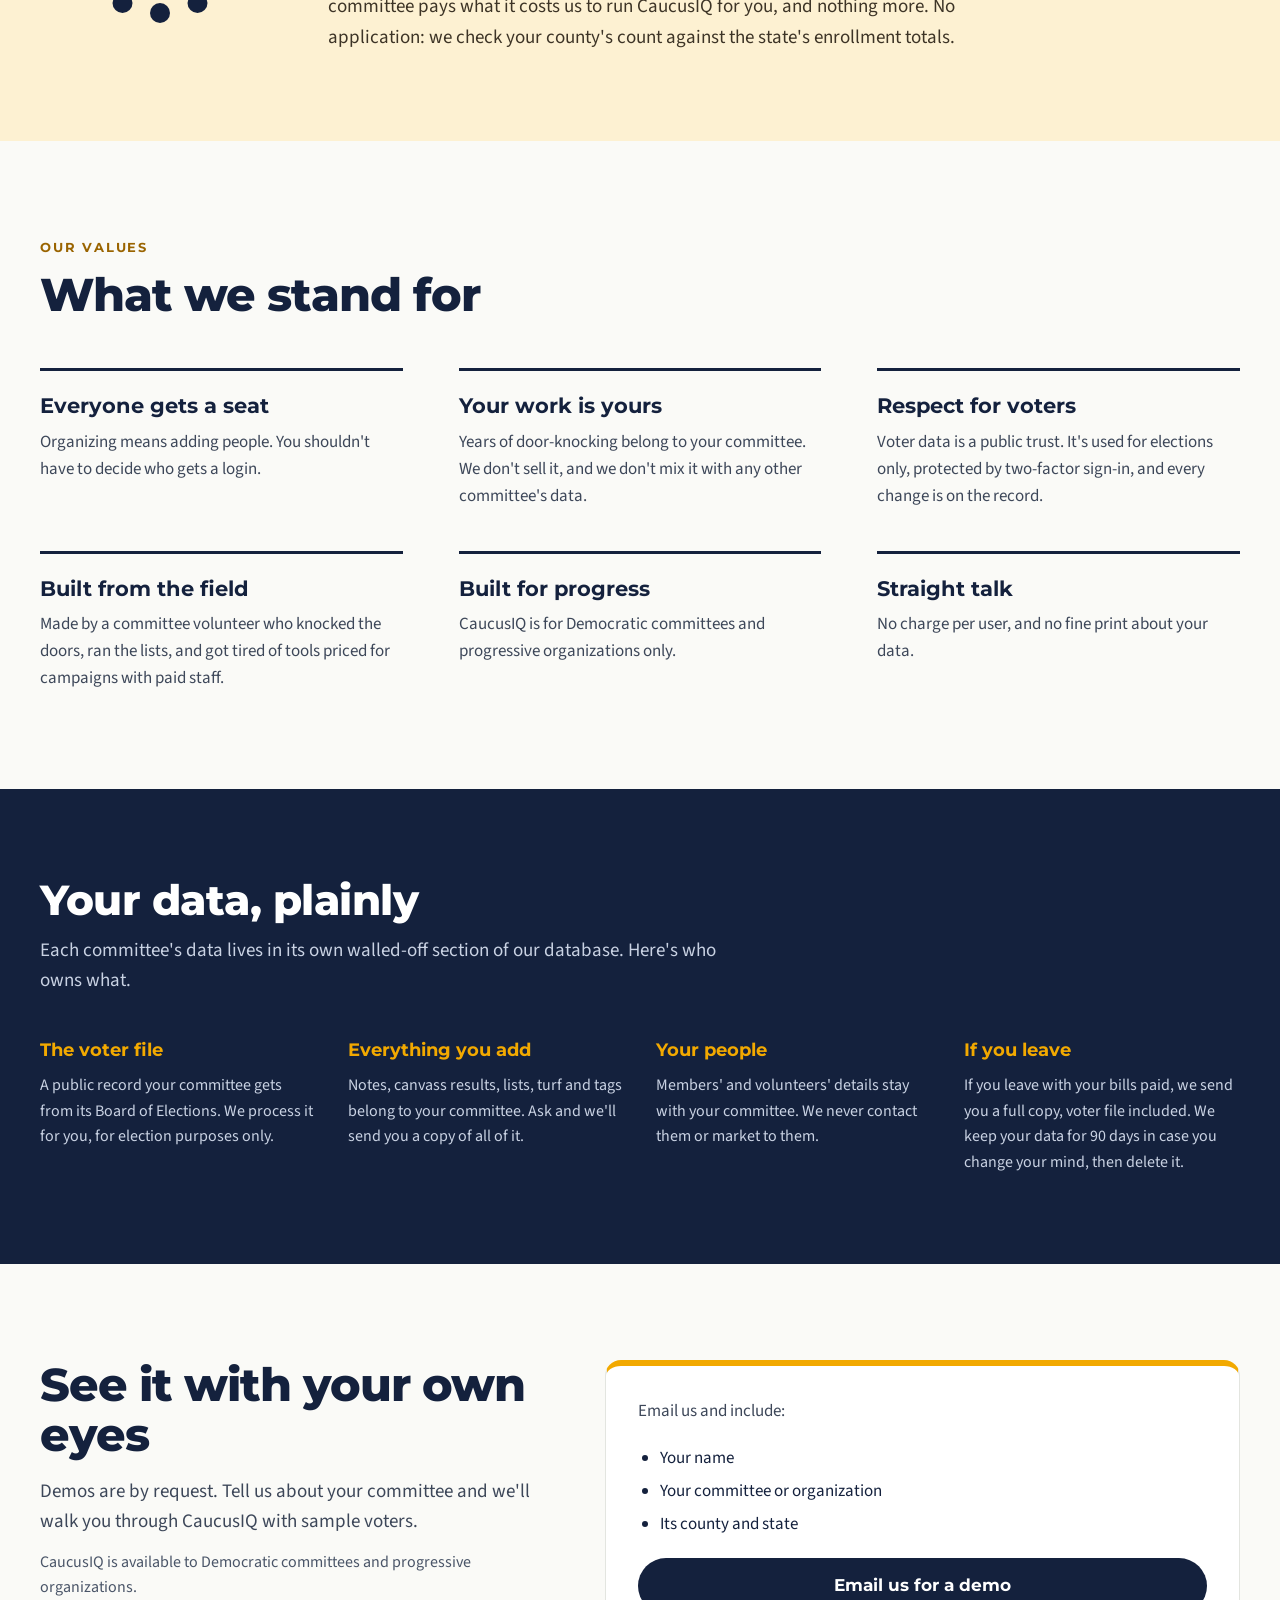
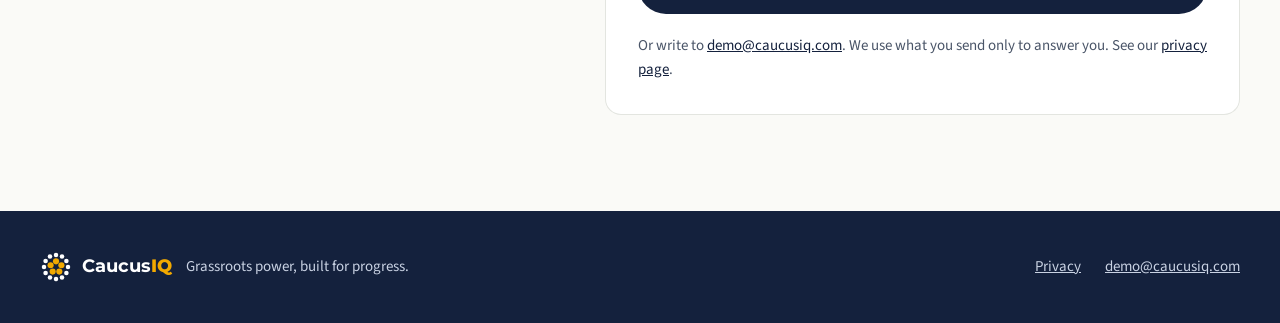
==== commit bb5e8172: "Add a Why CaucusIQ section to the home page Four cards on what the app does at the door: saves offli" ====
--- a/index.html
+++ b/index.html
@@ -30,6 +30,7 @@
 </a>
 <div style="display: flex; flex-wrap: wrap; align-items: center; gap: 8px 28px; font-family: Montserrat, sans-serif; font-size: 15px; font-weight: 600">
 <a href="#how" style="text-decoration: none; color: #FFFFFF">How it works</a>
+<a href="#why" style="text-decoration: none; color: #FFFFFF">Why CaucusIQ</a>
 <a href="#rural" style="text-decoration: none; color: #FFFFFF">Rural pledge</a>
 <a href="#values" style="text-decoration: none; color: #FFFFFF">Our values</a>
 <a href="#demo" style="text-decoration: none; background: #F2A900; color: #14213D; font-weight: 700; padding: 12px 20px; border-radius: 999px; min-height: 44px; box-sizing: border-box; display: inline-flex; align-items: center">Request a demo</a>
@@ -86,7 +87,7 @@
 </li>
 <li style="display: flex; gap: 20px; align-items: flex-start">
 <span style="flex: none; width: 44px; height: 44px; border-radius: 50%; background: #14213D; color: #F2A900; font-family: Montserrat, sans-serif; font-weight: 800; font-size: 18px; display: inline-flex; align-items: center; justify-content: center">3</span>
-<div><h3 style="margin: 0 0 4px; font-family: Montserrat, sans-serif; font-weight: 700; font-size: 21px">Knock doors from any phone</h3><p style="margin: 0; font-size: 17px; color: #3D4759">Big buttons and plain words. Each result reaches the committee as soon as it's saved.</p></div>
+<div><h3 style="margin: 0 0 4px; font-family: Montserrat, sans-serif; font-weight: 700; font-size: 21px">Knock doors from any phone</h3><p style="margin: 0; font-size: 17px; color: #3D4759">Big buttons and plain words. Results reach the committee as soon as the phone has signal.</p></div>
 </li>
 </ol>
 </div>
@@ -126,6 +127,19 @@
 <div style="display: flex; gap: 16px"><svg width="28" height="28" viewBox="0 0 24 24" fill="none" stroke="#9A6400" stroke-width="2" stroke-linecap="round" stroke-linejoin="round" aria-hidden="true" style="flex: none"><circle cx="12" cy="12" r="9"></circle><path d="M8 12 H16"></path><path d="M12 8 V16"></path></svg><div><h3 style="margin: 0 0 4px; font-family: Montserrat, sans-serif; font-weight: 700; font-size: 18px">Your name on it</h3><p style="margin: 0; font-size: 16px; color: #3D4759">Your committee's name, logo and colors on every screen. CaucusIQ stays in the background.</p></div></div>
 <div style="display: flex; gap: 16px"><svg width="28" height="28" viewBox="0 0 24 24" fill="none" stroke="#9A6400" stroke-width="2" stroke-linecap="round" stroke-linejoin="round" aria-hidden="true" style="flex: none"><path d="M4 12 A8 8 0 1 0 12 4"></path><path d="M12 8 V12 L15 14"></path></svg><div><h3 style="margin: 0 0 4px; font-family: Montserrat, sans-serif; font-weight: 700; font-size: 18px">Year-round</h3><p style="margin: 0; font-size: 16px; color: #3D4759">Petitions, caucuses, the general and everything between. Notes and history carry from one year to the next.</p></div></div>
 </div>
+</div>
+</section>
+
+<!-- Why CaucusIQ: only what the app does today; no competitor named, no claim of fresher data than the BoE file -->
+<section id="why" style="max-width: 1200px; margin: 0 auto; padding: 96px 24px 0">
+<p style="margin: 0 0 12px; font-family: Montserrat, sans-serif; font-weight: 700; font-size: 13px; letter-spacing: 1.8px; text-transform: uppercase; color: #9A6400">Why CaucusIQ</p>
+<h2 style="margin: 0 0 16px; font-family: Montserrat, sans-serif; font-weight: 800; font-size: clamp(32px, 3.6vw, 46px); line-height: 1.1; letter-spacing: -1px; text-wrap: balance">Your list gets better every time you knock.</h2>
+<p style="margin: 0 0 48px; font-size: 18px; color: #3D4759; max-width: 680px">County files often lag behind real life, and most have few phone numbers. CaucusIQ keeps what your volunteers learn at the door.</p>
+<div style="display: grid; grid-template-columns: repeat(auto-fit, minmax(300px, 1fr)); gap: 40px 56px">
+<div style="border-top: 3px solid #F2A900; padding-top: 18px"><h3 style="margin: 0 0 6px; font-family: Montserrat, sans-serif; font-weight: 700; font-size: 21px">Saved, even without signal</h3><p style="margin: 0; font-size: 17px; color: #3D4759">Results stay on the phone until it reconnects, then send themselves. Mark "not home" and "left literature" in one tap.</p></div>
+<div style="border-top: 3px solid #F2A900; padding-top: 18px"><h3 style="margin: 0 0 6px; font-family: Montserrat, sans-serif; font-weight: 700; font-size: 21px">What volunteers learn stays put</h3><p style="margin: 0; font-size: 17px; color: #3D4759">When a canvasser finds someone has moved or passed away, the committee reviews it and the voter is marked on every list. A new county file won't erase it, and CaucusIQ flags any new activity for your review.</p></div>
+<div style="border-top: 3px solid #F2A900; padding-top: 18px"><h3 style="margin: 0 0 6px; font-family: Montserrat, sans-serif; font-weight: 700; font-size: 21px">Lists that grow</h3><p style="margin: 0; font-size: 17px; color: #3D4759">Phone numbers and emails collected at the door go to a committee member to approve, then onto the voter's record. Each canvass can lengthen your next call list.</p></div>
+<div style="border-top: 3px solid #F2A900; padding-top: 18px"><h3 style="margin: 0 0 6px; font-family: Montserrat, sans-serif; font-weight: 700; font-size: 21px">A tool you control</h3><p style="margin: 0; font-size: 17px; color: #3D4759">Your committee decides who gets a login and what each person can see. A new volunteer can be knocking doors the day they sign up.</p></div>
 </div>
 </section>
 
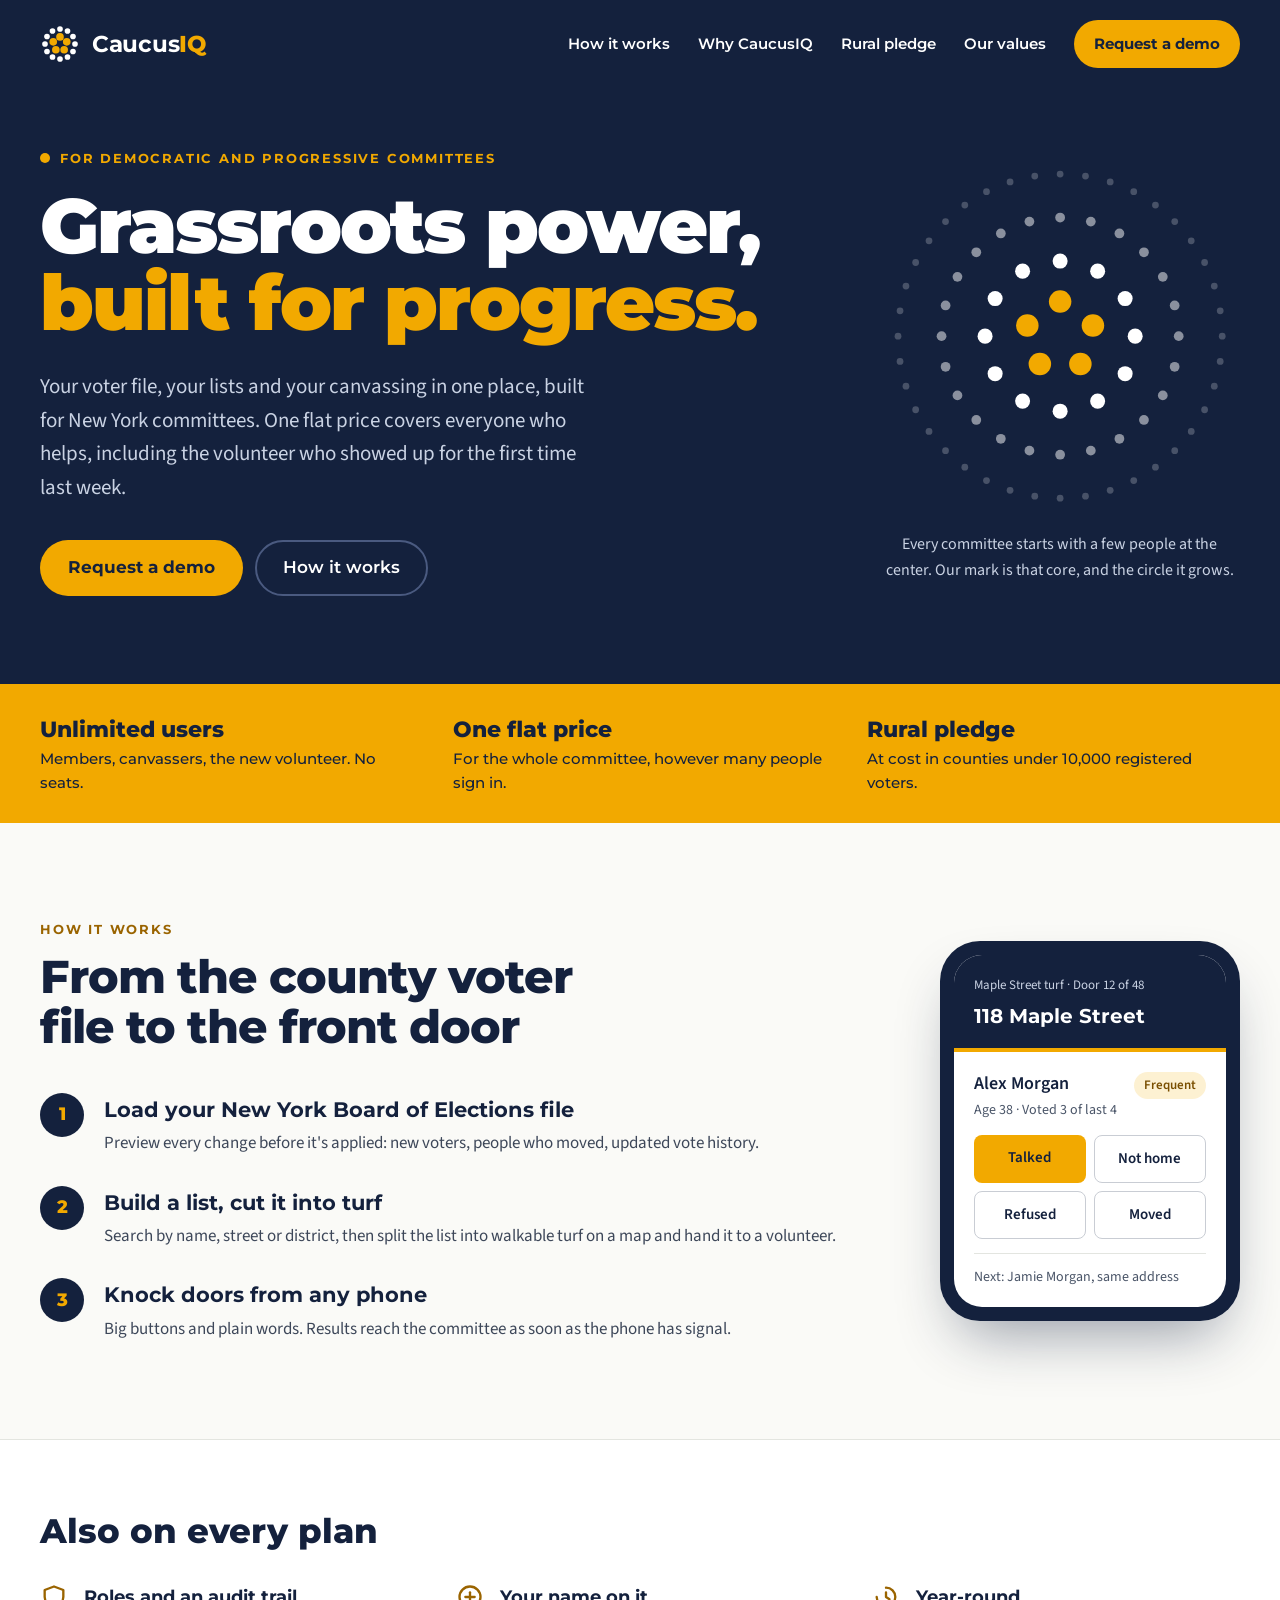
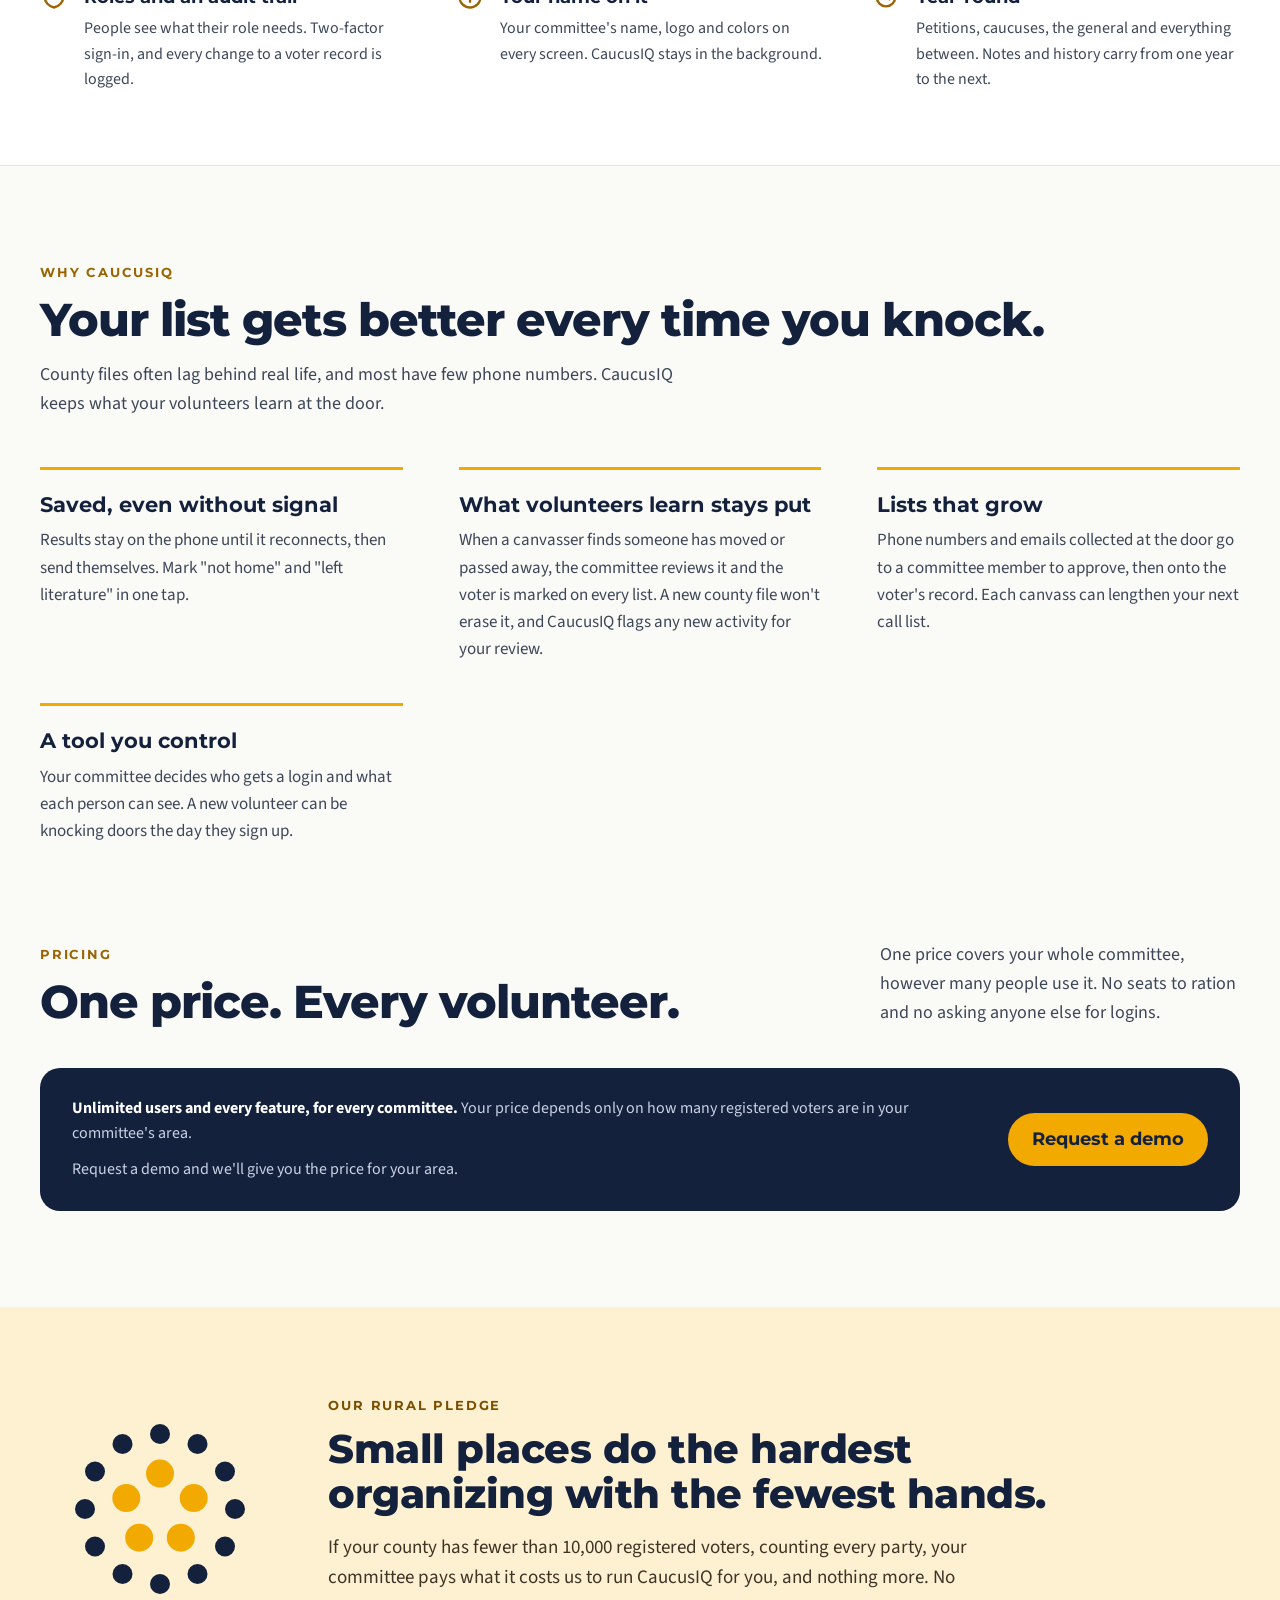
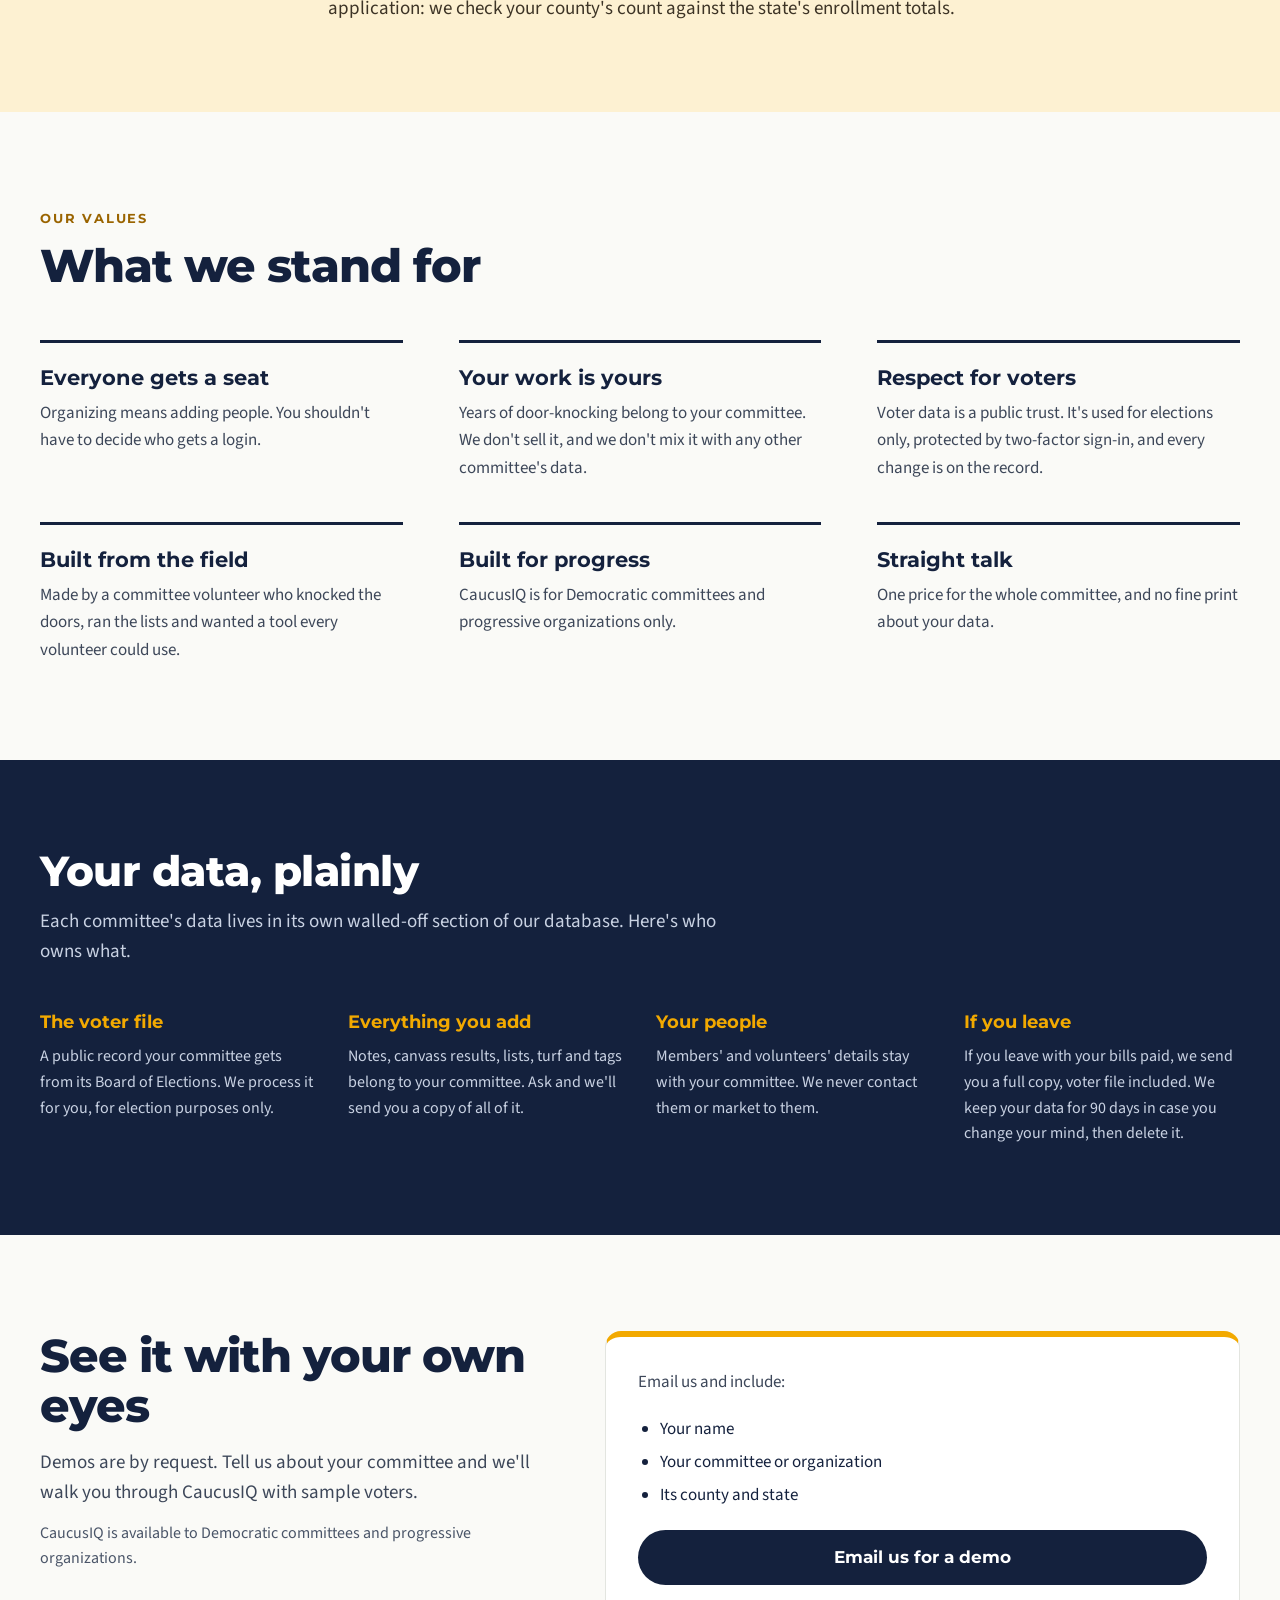
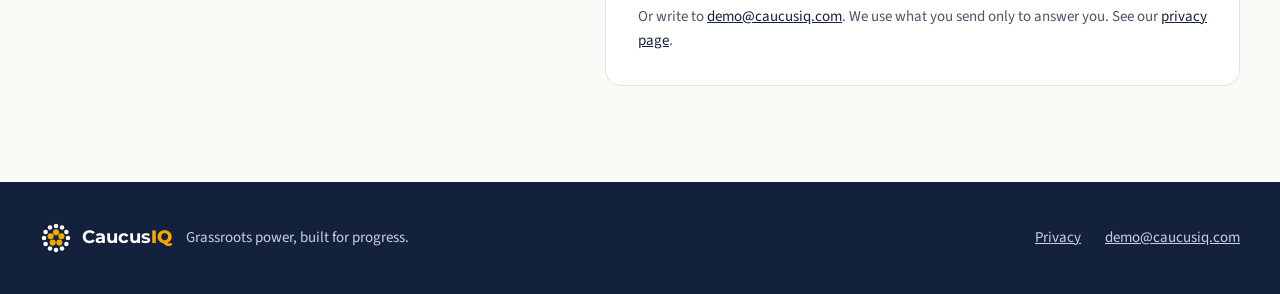
==== commit 65d7b23b: "Pricing copy: describe one flat price without saying other tools charge per user Most Democratic com" ====
--- a/index.html
+++ b/index.html
@@ -66,7 +66,7 @@
 <section aria-label="Pricing at a glance" style="background: #F2A900; color: #14213D">
 <div style="max-width: 1200px; margin: 0 auto; padding: 28px 24px; display: grid; grid-template-columns: repeat(auto-fit, minmax(240px, 1fr)); gap: 16px 40px; font-family: Montserrat, sans-serif">
 <div><div style="font-weight: 800; font-size: 22px">Unlimited users</div><div style="font-weight: 500; font-size: 15px">Members, canvassers, the new volunteer. No seats.</div></div>
-<div><div style="font-weight: 800; font-size: 22px">One flat price</div><div style="font-weight: 500; font-size: 15px">For the whole committee, not each person who signs in.</div></div>
+<div><div style="font-weight: 800; font-size: 22px">One flat price</div><div style="font-weight: 500; font-size: 15px">For the whole committee, however many people sign in.</div></div>
 <div><div style="font-weight: 800; font-size: 22px">Rural pledge</div><div style="font-weight: 500; font-size: 15px">At cost in counties under 10,000 registered voters.</div></div>
 </div>
 </section>
@@ -150,7 +150,7 @@
 <p style="margin: 0 0 12px; font-family: Montserrat, sans-serif; font-weight: 700; font-size: 13px; letter-spacing: 1.8px; text-transform: uppercase; color: #9A6400">Pricing</p>
 <h2 style="margin: 0; font-family: Montserrat, sans-serif; font-weight: 800; font-size: clamp(32px, 3.6vw, 46px); line-height: 1.1; letter-spacing: -1px">One price. Every volunteer.</h2>
 </div>
-<p style="flex: 1 1 360px; margin: 0; font-size: 18px; color: #3D4759">Many tools charge for each person who signs in, so committees ration logins. CaucusIQ has one price per committee, however many people use it.</p>
+<p style="flex: 1 1 360px; margin: 0; font-size: 18px; color: #3D4759">One price covers your whole committee, however many people use it. No seats to ration and no asking anyone else for logins.</p>
 </div>
 <!-- Prices hidden until the attorney has reviewed the price list (PLAN.md 14.4, item 8) -->
 <div style="background: #14213D; color: #FFFFFF; border-radius: 20px; padding: 28px 32px; display: flex; flex-wrap: wrap; gap: 20px 40px; align-items: center">
@@ -184,9 +184,9 @@
 <div style="border-top: 3px solid #14213D; padding-top: 18px"><h3 style="margin: 0 0 6px; font-family: Montserrat, sans-serif; font-weight: 700; font-size: 21px">Everyone gets a seat</h3><p style="margin: 0; font-size: 17px; color: #3D4759">Organizing means adding people. You shouldn't have to decide who gets a login.</p></div>
 <div style="border-top: 3px solid #14213D; padding-top: 18px"><h3 style="margin: 0 0 6px; font-family: Montserrat, sans-serif; font-weight: 700; font-size: 21px">Your work is yours</h3><p style="margin: 0; font-size: 17px; color: #3D4759">Years of door-knocking belong to your committee. We don't sell it, and we don't mix it with any other committee's data.</p></div>
 <div style="border-top: 3px solid #14213D; padding-top: 18px"><h3 style="margin: 0 0 6px; font-family: Montserrat, sans-serif; font-weight: 700; font-size: 21px">Respect for voters</h3><p style="margin: 0; font-size: 17px; color: #3D4759">Voter data is a public trust. It's used for elections only, protected by two-factor sign-in, and every change is on the record.</p></div>
-<div style="border-top: 3px solid #14213D; padding-top: 18px"><h3 style="margin: 0 0 6px; font-family: Montserrat, sans-serif; font-weight: 700; font-size: 21px">Built from the field</h3><p style="margin: 0; font-size: 17px; color: #3D4759">Made by a committee volunteer who knocked the doors, ran the lists, and got tired of tools priced for campaigns with paid staff.</p></div>
+<div style="border-top: 3px solid #14213D; padding-top: 18px"><h3 style="margin: 0 0 6px; font-family: Montserrat, sans-serif; font-weight: 700; font-size: 21px">Built from the field</h3><p style="margin: 0; font-size: 17px; color: #3D4759">Made by a committee volunteer who knocked the doors, ran the lists and wanted a tool every volunteer could use.</p></div>
 <div style="border-top: 3px solid #14213D; padding-top: 18px"><h3 style="margin: 0 0 6px; font-family: Montserrat, sans-serif; font-weight: 700; font-size: 21px">Built for progress</h3><p style="margin: 0; font-size: 17px; color: #3D4759">CaucusIQ is for Democratic committees and progressive organizations only.</p></div>
-<div style="border-top: 3px solid #14213D; padding-top: 18px"><h3 style="margin: 0 0 6px; font-family: Montserrat, sans-serif; font-weight: 700; font-size: 21px">Straight talk</h3><p style="margin: 0; font-size: 17px; color: #3D4759">No charge per user, and no fine print about your data.</p></div>
+<div style="border-top: 3px solid #14213D; padding-top: 18px"><h3 style="margin: 0 0 6px; font-family: Montserrat, sans-serif; font-weight: 700; font-size: 21px">Straight talk</h3><p style="margin: 0; font-size: 17px; color: #3D4759">One price for the whole committee, and no fine print about your data.</p></div>
 </div>
 </section>
 
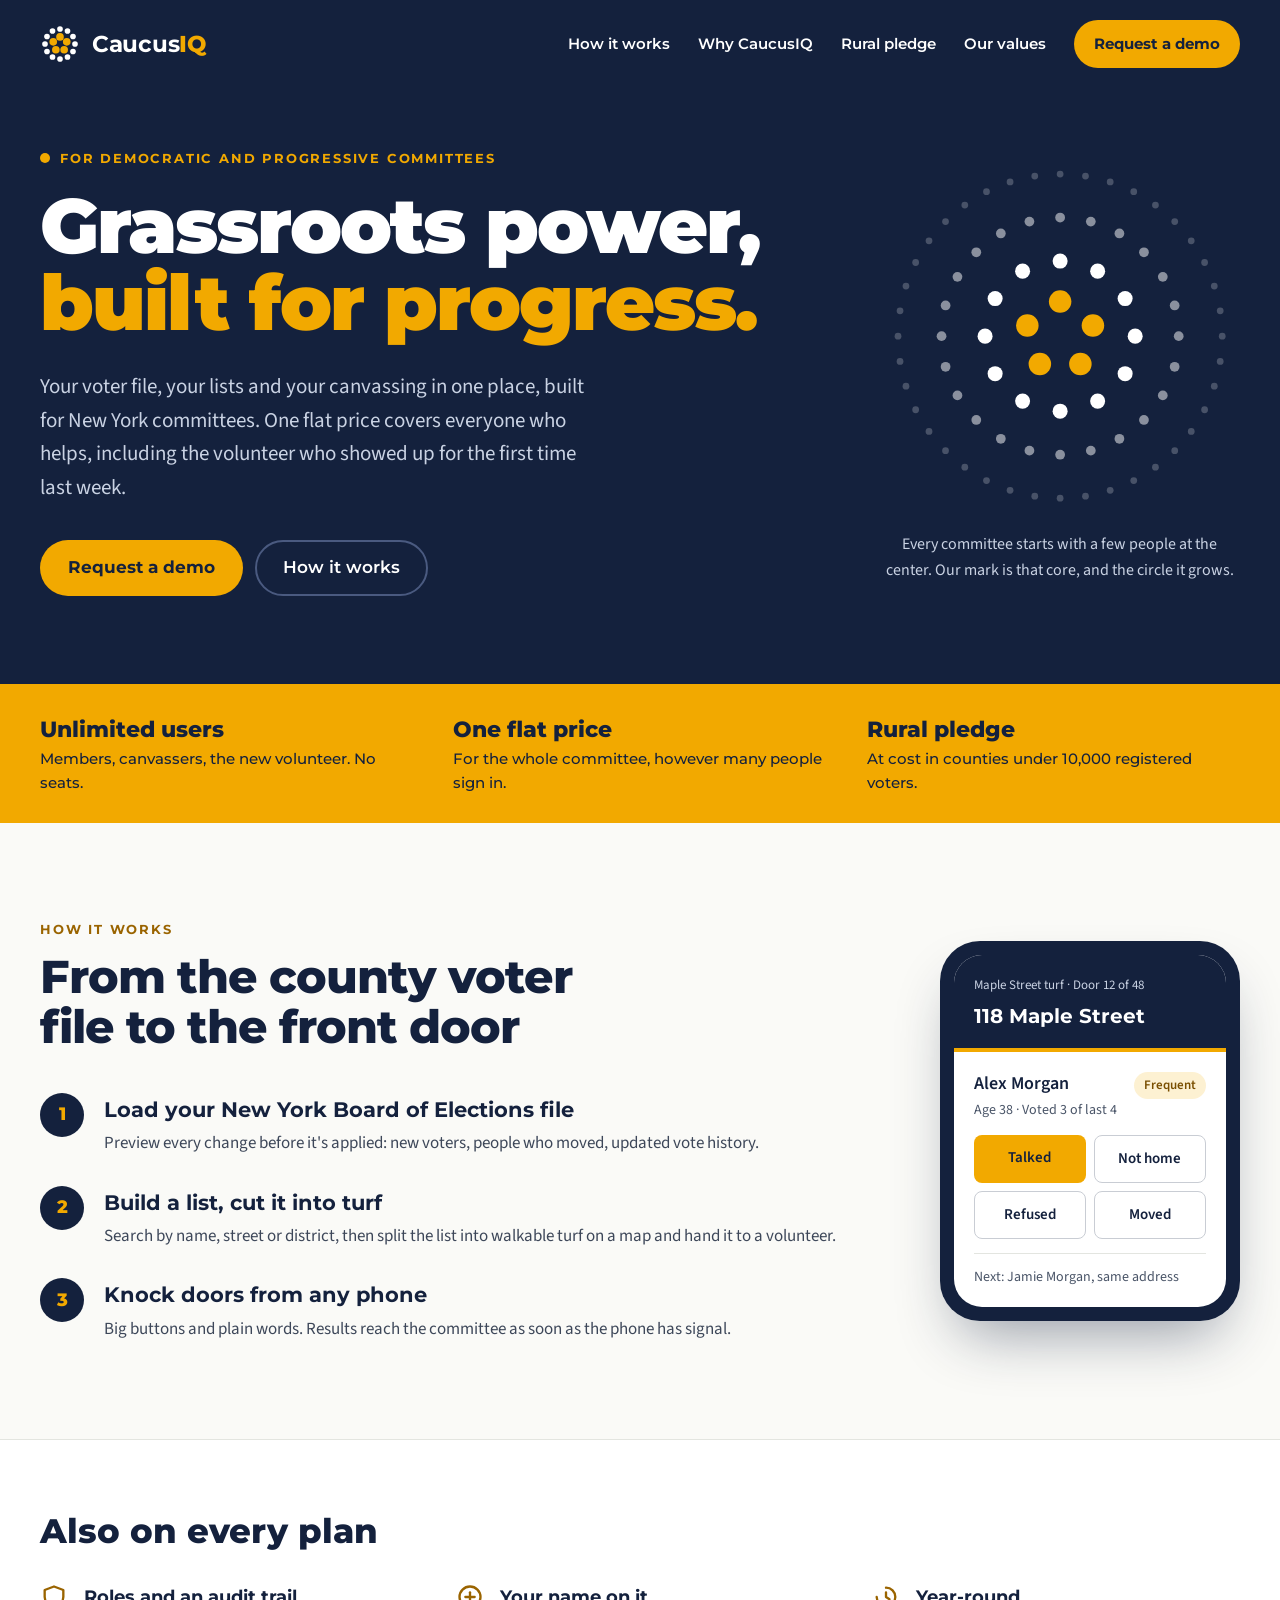
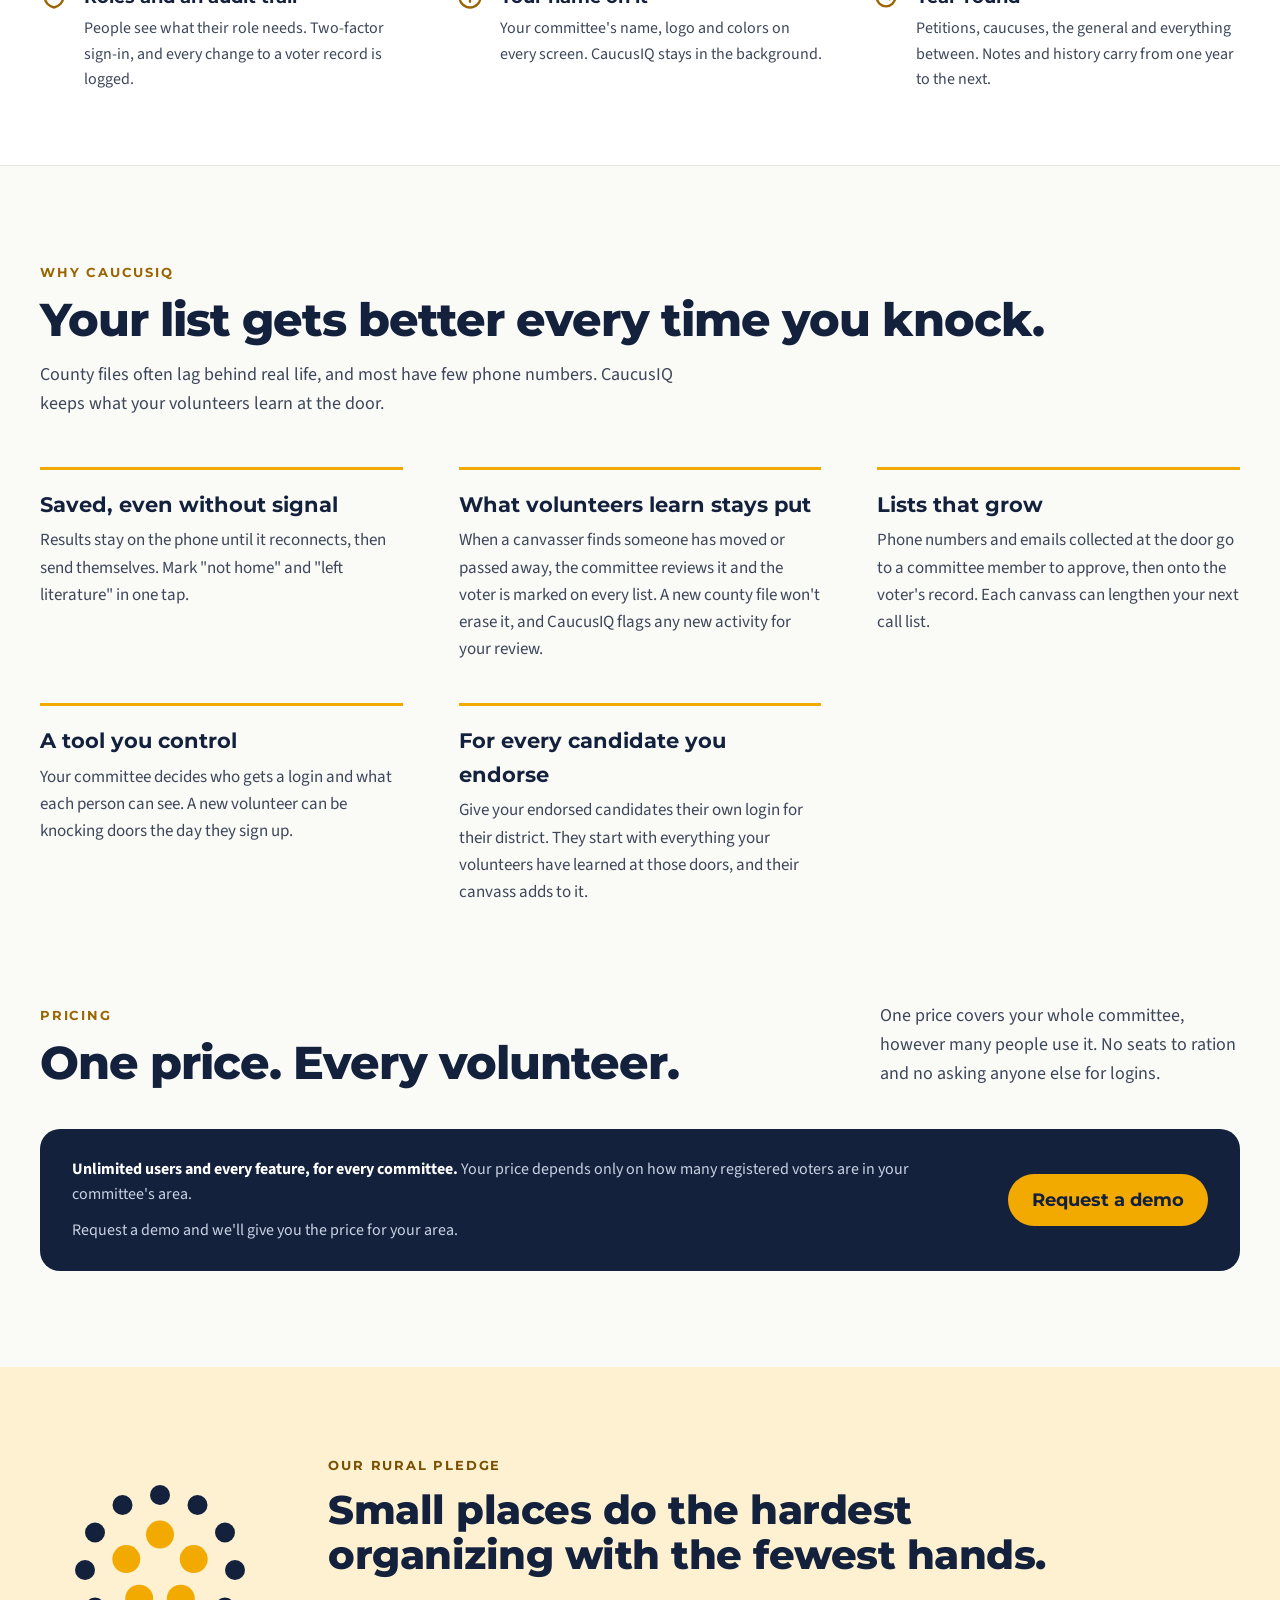
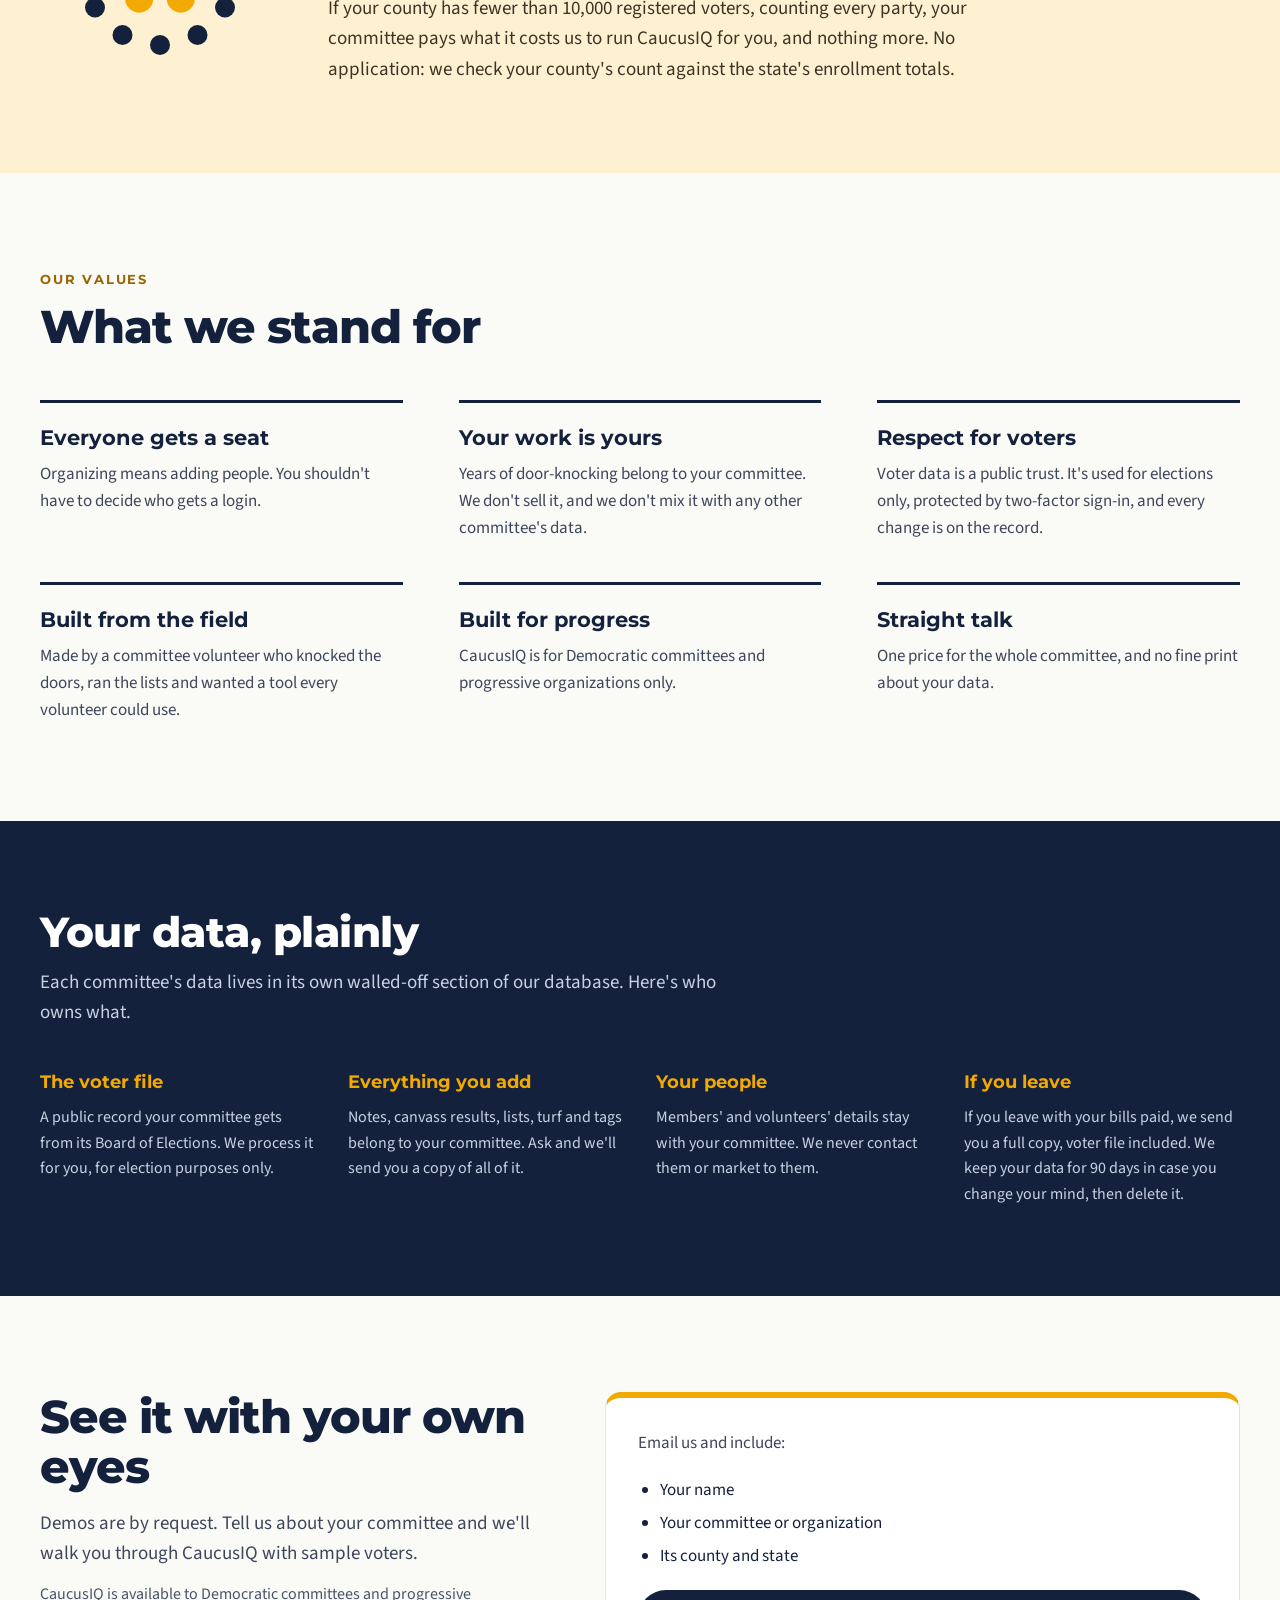
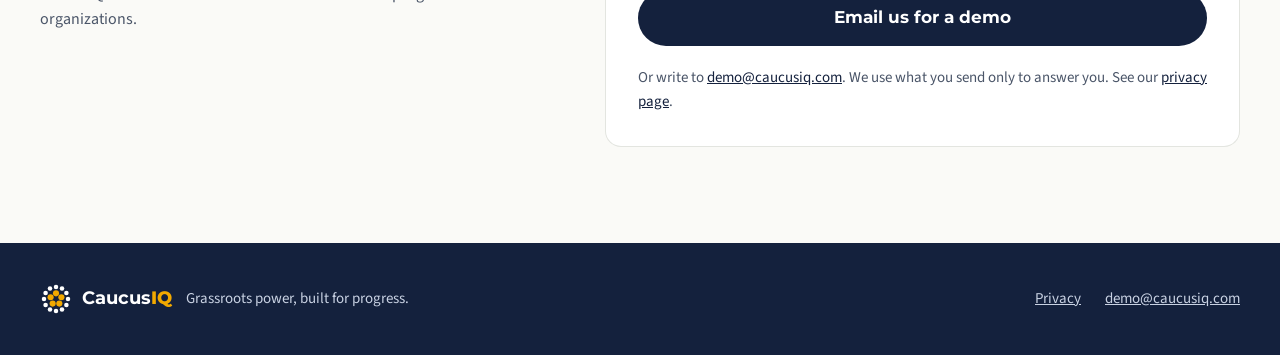
==== commit f3549337: "Why CaucusIQ: a card for the candidates a committee endorses Co-Authored-By: Claude Opus 5.5 <norepl" ====
--- a/index.html
+++ b/index.html
@@ -140,6 +140,7 @@
 <div style="border-top: 3px solid #F2A900; padding-top: 18px"><h3 style="margin: 0 0 6px; font-family: Montserrat, sans-serif; font-weight: 700; font-size: 21px">What volunteers learn stays put</h3><p style="margin: 0; font-size: 17px; color: #3D4759">When a canvasser finds someone has moved or passed away, the committee reviews it and the voter is marked on every list. A new county file won't erase it, and CaucusIQ flags any new activity for your review.</p></div>
 <div style="border-top: 3px solid #F2A900; padding-top: 18px"><h3 style="margin: 0 0 6px; font-family: Montserrat, sans-serif; font-weight: 700; font-size: 21px">Lists that grow</h3><p style="margin: 0; font-size: 17px; color: #3D4759">Phone numbers and emails collected at the door go to a committee member to approve, then onto the voter's record. Each canvass can lengthen your next call list.</p></div>
 <div style="border-top: 3px solid #F2A900; padding-top: 18px"><h3 style="margin: 0 0 6px; font-family: Montserrat, sans-serif; font-weight: 700; font-size: 21px">A tool you control</h3><p style="margin: 0; font-size: 17px; color: #3D4759">Your committee decides who gets a login and what each person can see. A new volunteer can be knocking doors the day they sign up.</p></div>
+<div style="border-top: 3px solid #F2A900; padding-top: 18px"><h3 style="margin: 0 0 6px; font-family: Montserrat, sans-serif; font-weight: 700; font-size: 21px">For every candidate you endorse</h3><p style="margin: 0; font-size: 17px; color: #3D4759">Give your endorsed candidates their own login for their district. They start with everything your volunteers have learned at those doors, and their canvass adds to it.</p></div>
 </div>
 </section>
 
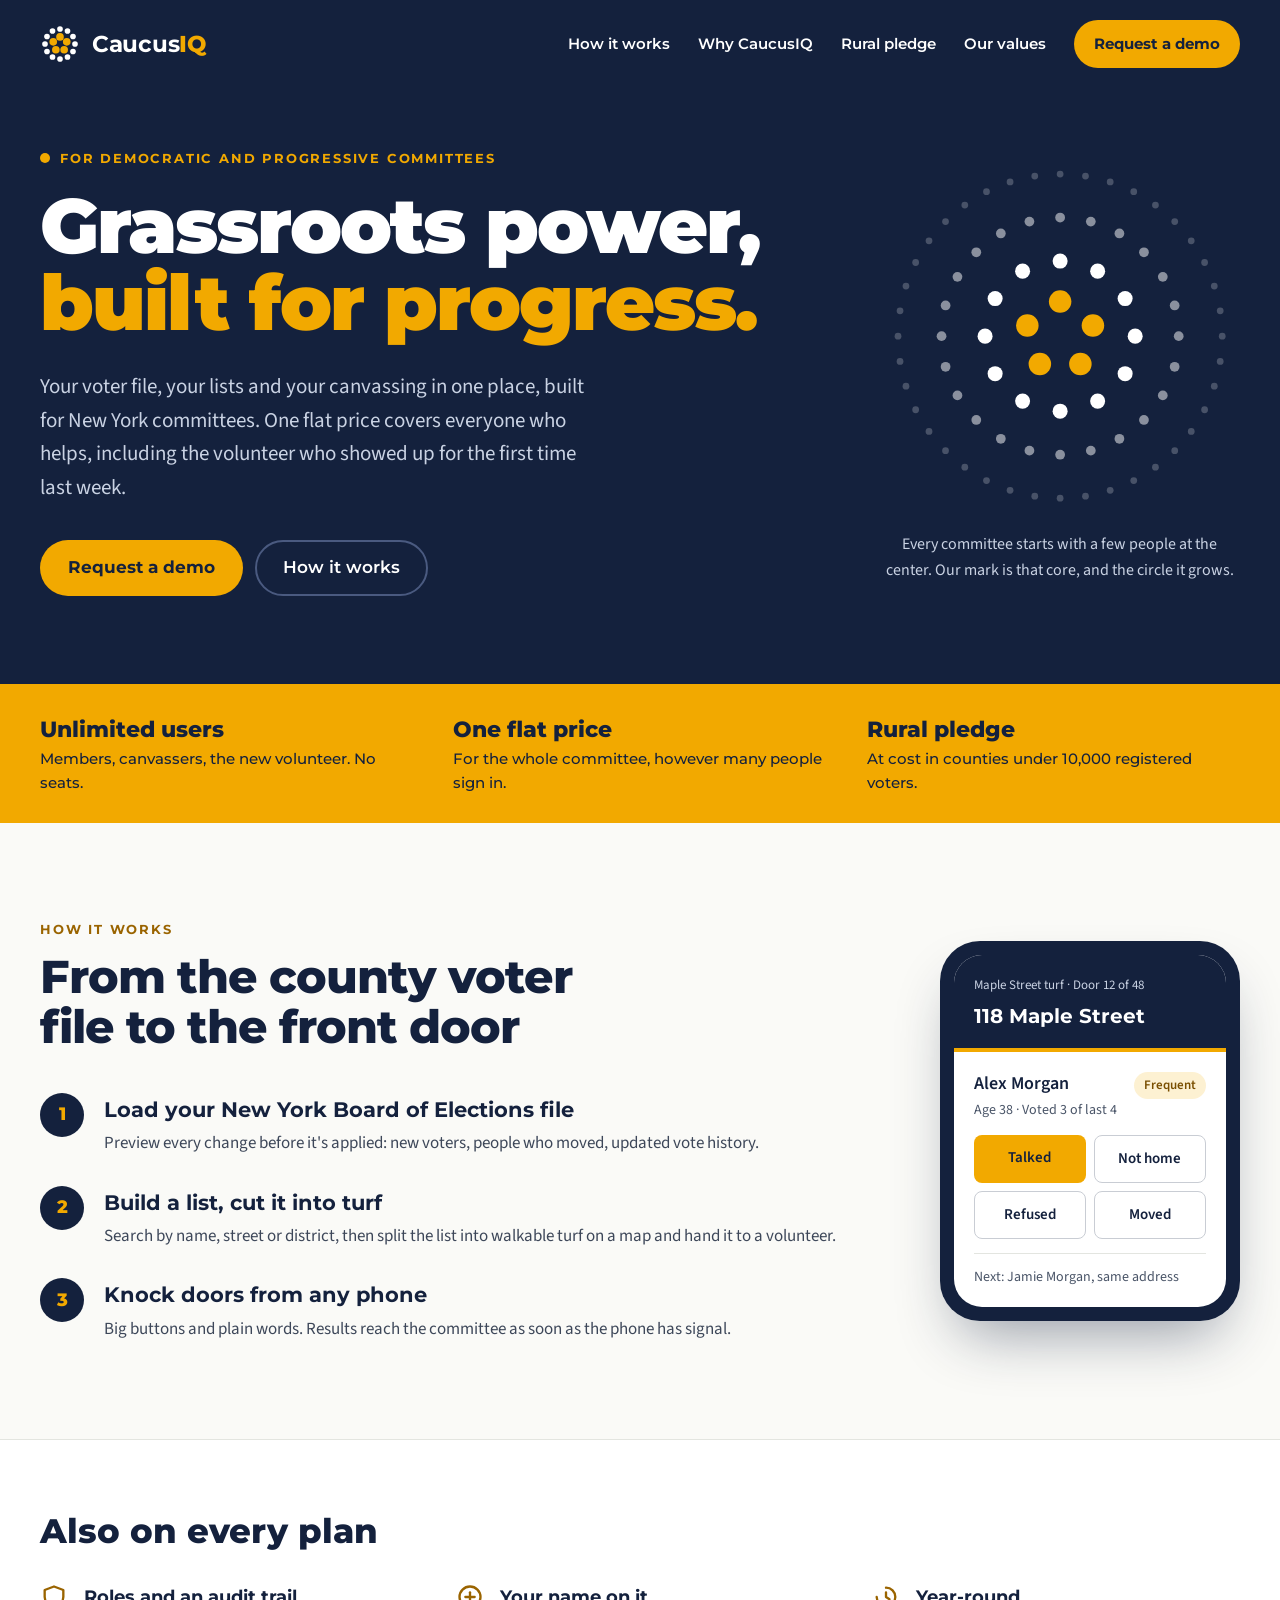
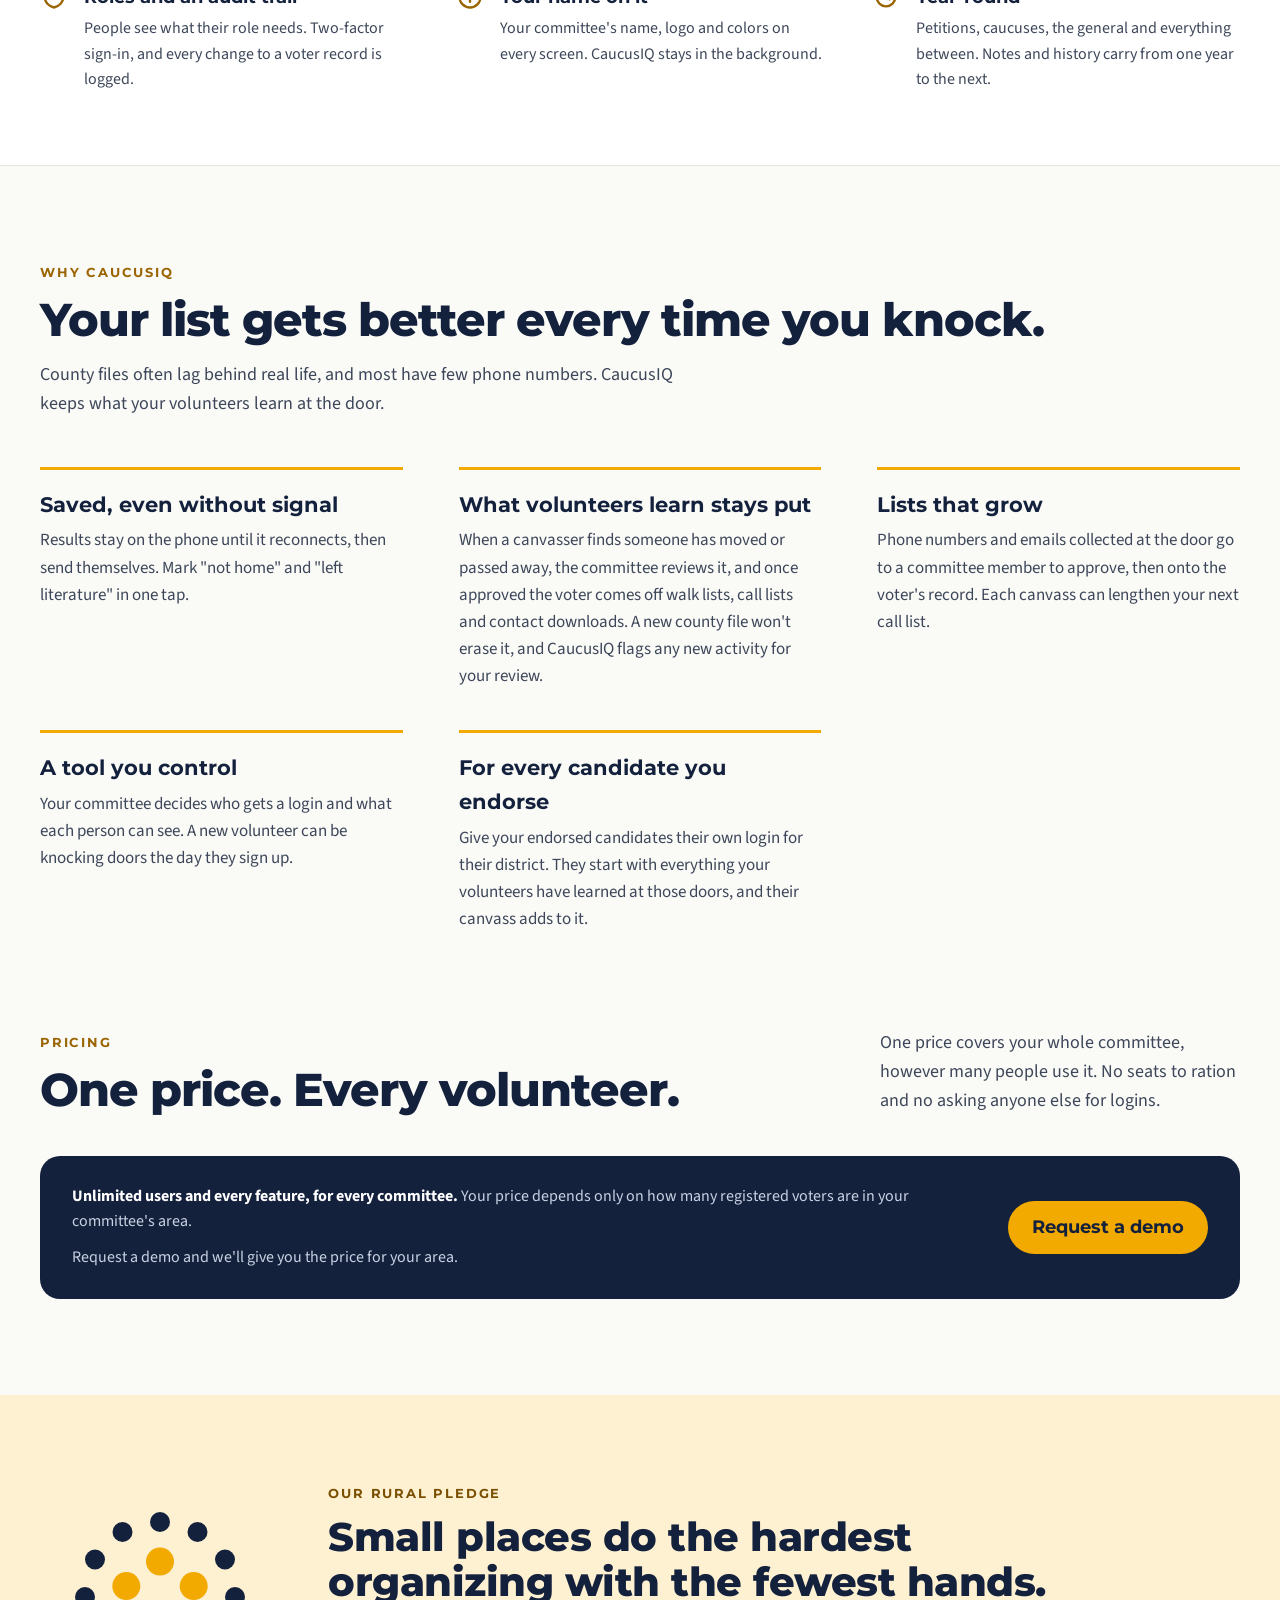
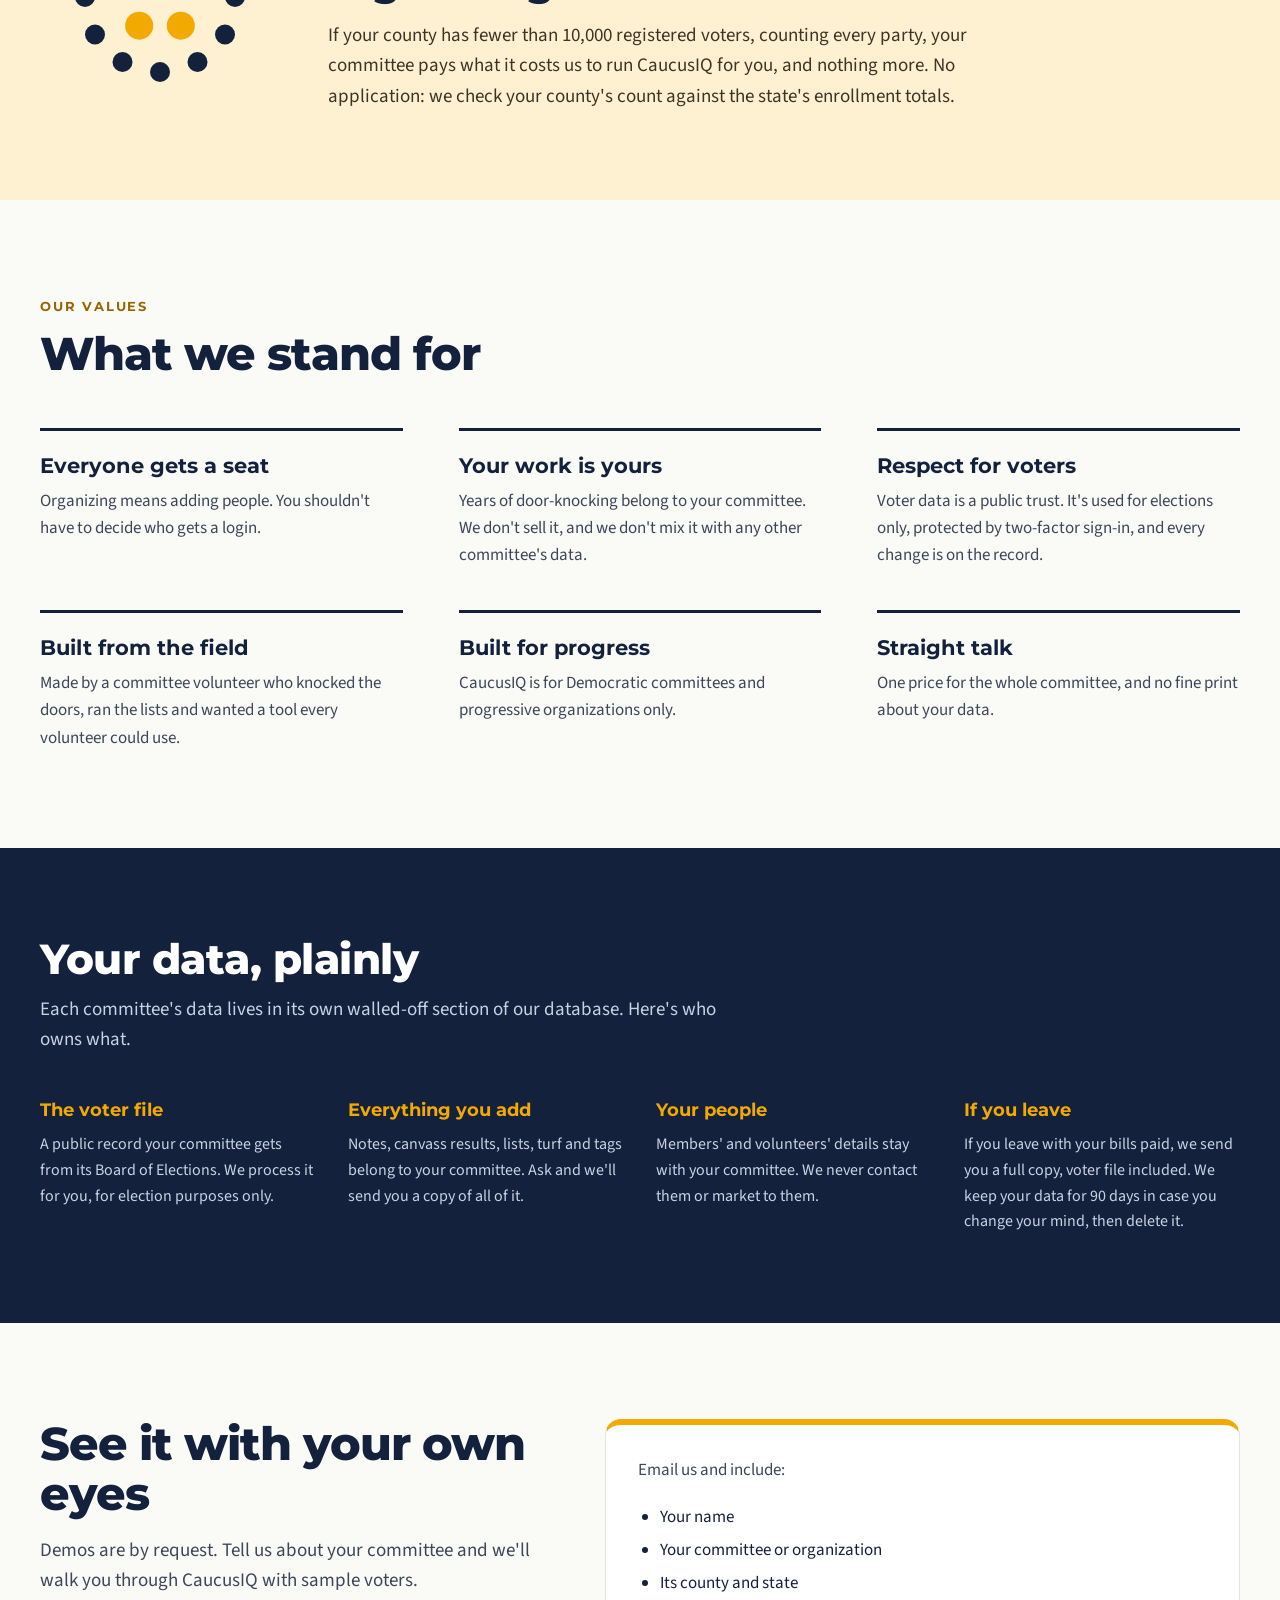
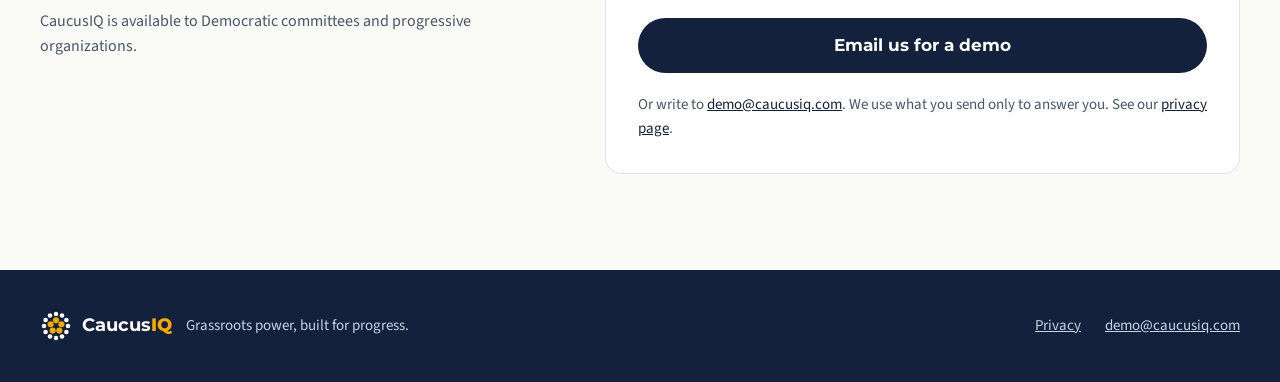
==== commit a1fce401: "Why CaucusIQ: approved moved and deceased voters come off lists Co-Authored-By: Claude Opus 5.5 <nor" ====
--- a/index.html
+++ b/index.html
@@ -137,7 +137,7 @@
 <p style="margin: 0 0 48px; font-size: 18px; color: #3D4759; max-width: 680px">County files often lag behind real life, and most have few phone numbers. CaucusIQ keeps what your volunteers learn at the door.</p>
 <div style="display: grid; grid-template-columns: repeat(auto-fit, minmax(300px, 1fr)); gap: 40px 56px">
 <div style="border-top: 3px solid #F2A900; padding-top: 18px"><h3 style="margin: 0 0 6px; font-family: Montserrat, sans-serif; font-weight: 700; font-size: 21px">Saved, even without signal</h3><p style="margin: 0; font-size: 17px; color: #3D4759">Results stay on the phone until it reconnects, then send themselves. Mark "not home" and "left literature" in one tap.</p></div>
-<div style="border-top: 3px solid #F2A900; padding-top: 18px"><h3 style="margin: 0 0 6px; font-family: Montserrat, sans-serif; font-weight: 700; font-size: 21px">What volunteers learn stays put</h3><p style="margin: 0; font-size: 17px; color: #3D4759">When a canvasser finds someone has moved or passed away, the committee reviews it and the voter is marked on every list. A new county file won't erase it, and CaucusIQ flags any new activity for your review.</p></div>
+<div style="border-top: 3px solid #F2A900; padding-top: 18px"><h3 style="margin: 0 0 6px; font-family: Montserrat, sans-serif; font-weight: 700; font-size: 21px">What volunteers learn stays put</h3><p style="margin: 0; font-size: 17px; color: #3D4759">When a canvasser finds someone has moved or passed away, the committee reviews it, and once approved the voter comes off walk lists, call lists and contact downloads. A new county file won't erase it, and CaucusIQ flags any new activity for your review.</p></div>
 <div style="border-top: 3px solid #F2A900; padding-top: 18px"><h3 style="margin: 0 0 6px; font-family: Montserrat, sans-serif; font-weight: 700; font-size: 21px">Lists that grow</h3><p style="margin: 0; font-size: 17px; color: #3D4759">Phone numbers and emails collected at the door go to a committee member to approve, then onto the voter's record. Each canvass can lengthen your next call list.</p></div>
 <div style="border-top: 3px solid #F2A900; padding-top: 18px"><h3 style="margin: 0 0 6px; font-family: Montserrat, sans-serif; font-weight: 700; font-size: 21px">A tool you control</h3><p style="margin: 0; font-size: 17px; color: #3D4759">Your committee decides who gets a login and what each person can see. A new volunteer can be knocking doors the day they sign up.</p></div>
 <div style="border-top: 3px solid #F2A900; padding-top: 18px"><h3 style="margin: 0 0 6px; font-family: Montserrat, sans-serif; font-weight: 700; font-size: 21px">For every candidate you endorse</h3><p style="margin: 0; font-size: 17px; color: #3D4759">Give your endorsed candidates their own login for their district. They start with everything your volunteers have learned at those doors, and their canvass adds to it.</p></div>
